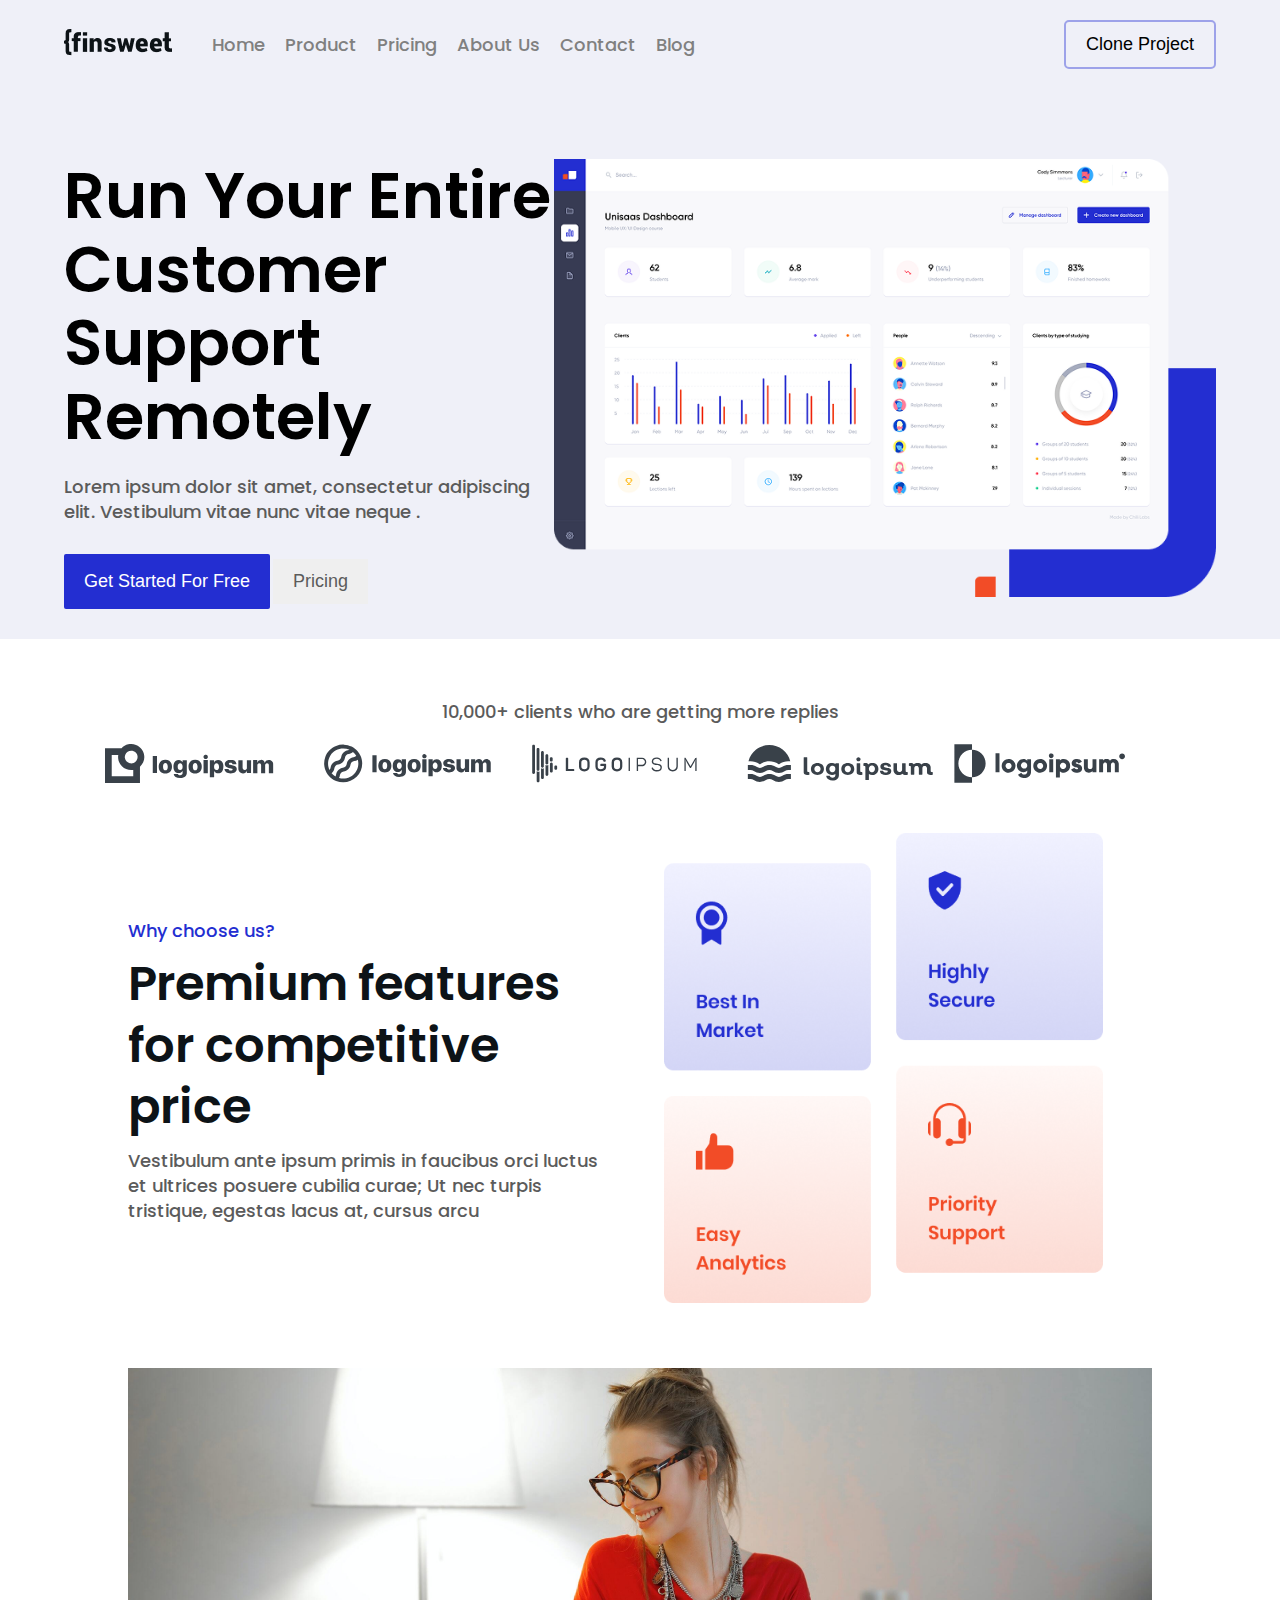
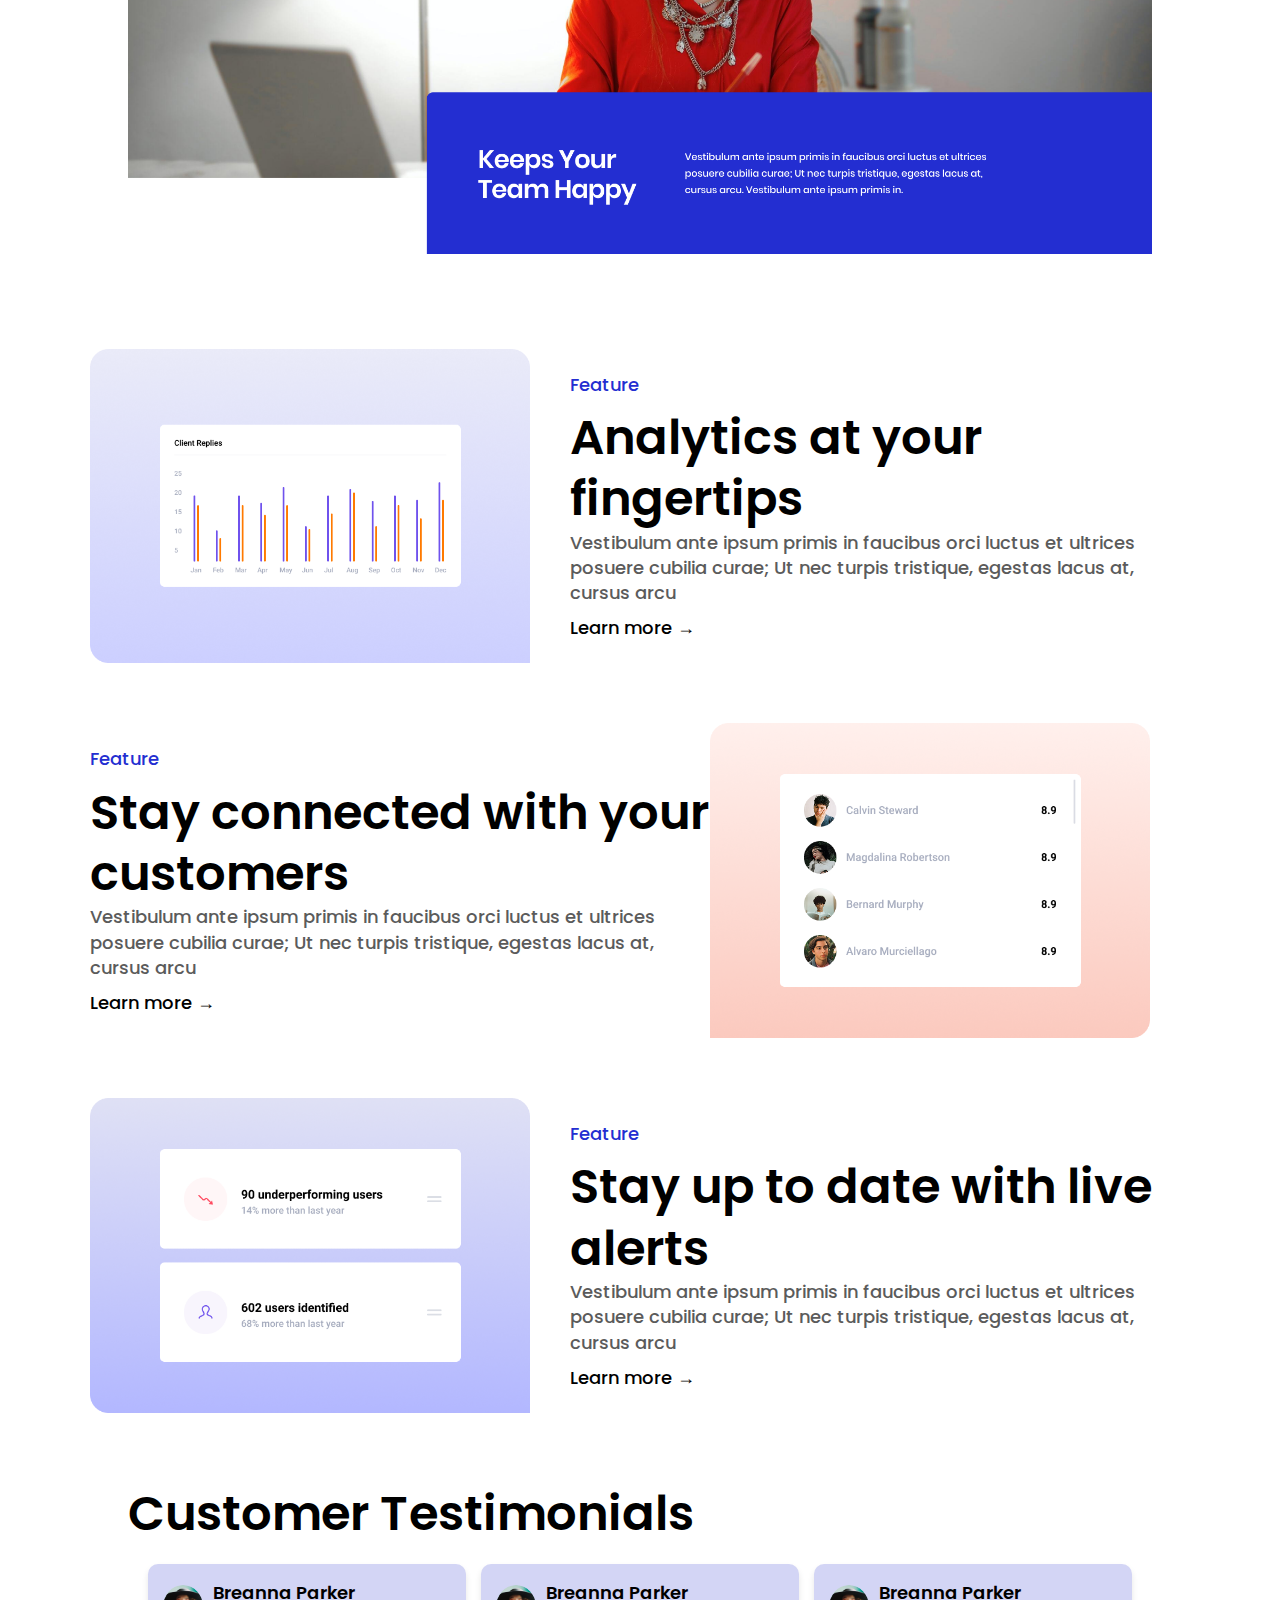
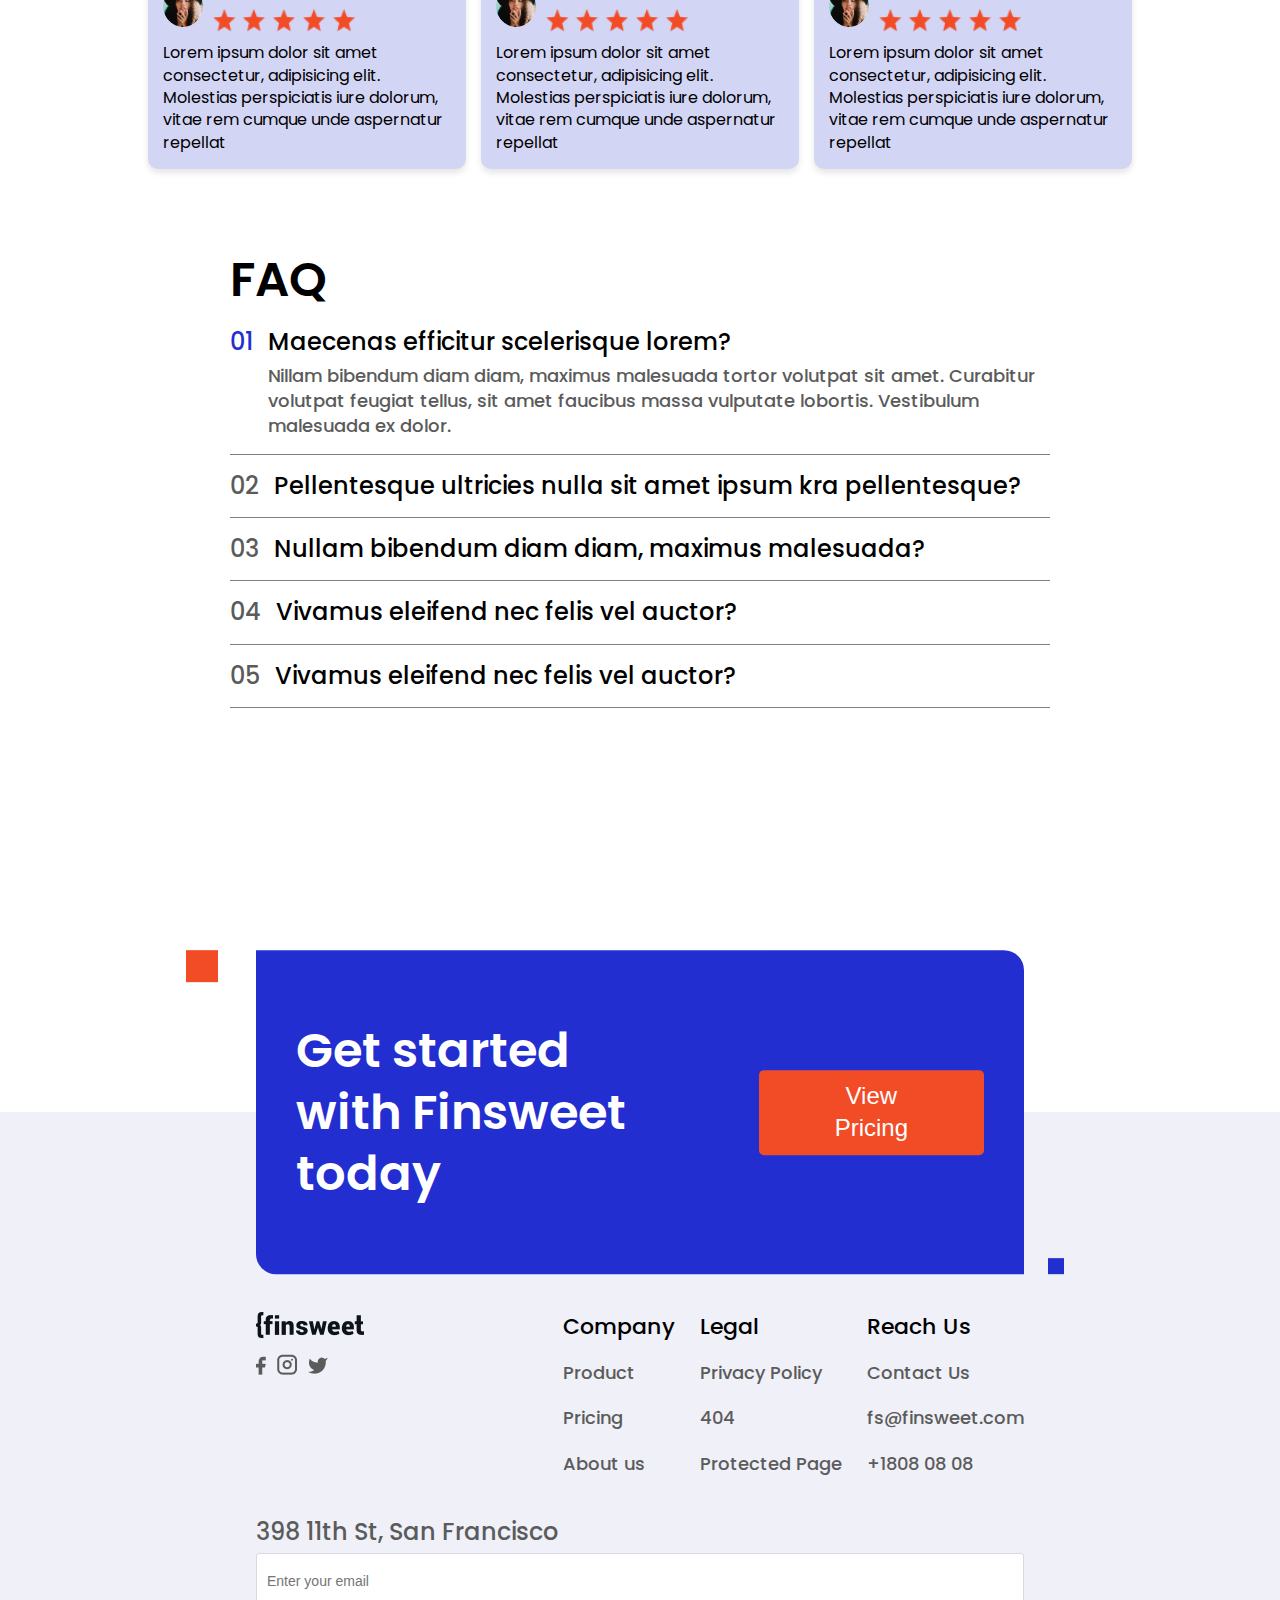
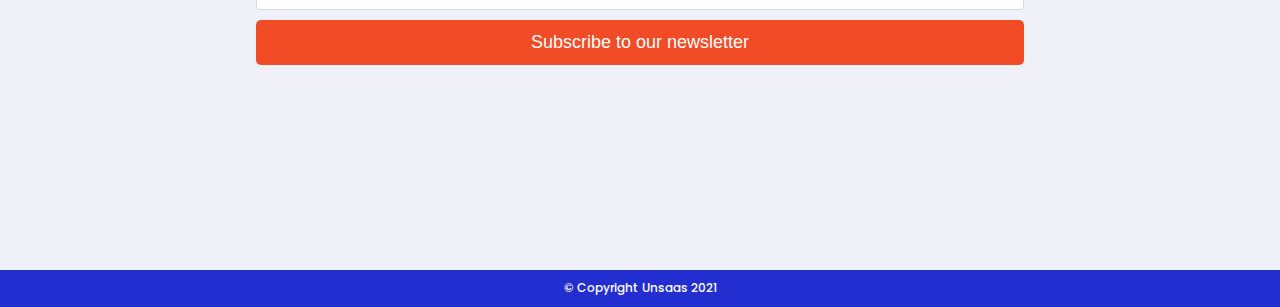
==== index.html @ cbe8c554 "remove backslash" ====
<!DOCTYPE html>
<html lang="en">

<head>
    <meta charset="UTF-8">
    <meta name="viewport" content="width=device-width, initial-scale=1.0">
    <title>Document</title>
    <link rel="stylesheet" href="css/all.css">
    <link rel="stylesheet" href="css/home.css">
</head>

<body>
    <div class="sidebar hidden">
        <ul class="menu-bar">
            <li><a class="font-small" href="home.html">Home</a></li>
            <li><a class="font-small" href="product.html">Product</a></li>
            <li><a class="font-small" href="pricing.html">Pricing</a></li>
            <li><a class="font-small" href="about.html">About Us</a></li>
            <li><a class="font-small" href="contact.html">Contact</a></li>
            <li><a class="font-small" href="blogMain.html">Blog</a></li>
        </ul>
    </div>
    <header>
        <div class="header-group">

            <div class="nav-bar">
                <ul class="nav-md">
                    <li><a href="#" id="menu-icon">&#9776;</a></li>
                    <li><a href="#" class="logo"><img src="img/MainLogo.png" alt=""></a></li>
                    <li class="nav-links"><a class="font-small" href="home.html">Home</a></li>
                    <li class="nav-links"><a class="font-small" href="product.html">Product</a></li>
                    <li class="nav-links"><a class="font-small" href="pricing.html">Pricing</a></li>
                    <li class="nav-links"><a class="font-small" href="about.html">About Us</a></li>
                    <li class="nav-links"><a class="font-small" href="contact.html">Contact</a></li>
                    <li class="nav-links"><a class="font-small" href="blogMain.html">Blog</a></li>
                </ul>
                <button class="btn-clone font-small">Clone Project</button>
            </div>

            <div class="wrapper-header">
                <div class="text-content">
                    <h1 class="lables__header font-largest">
                        Run Your Entire
                        Customer Support
                        Remotely
                    </h1>
                    <p class="sup font-small-gray">
                        Lorem ipsum dolor sit amet, consectetur adipiscing elit. Vestibulum vitae nunc vitae
                        neque .
                    </p>
                    <div class="button-group">
                        <button class="btn-primary font-small">Get Started For Free</button>
                        <button class="btn-secondary font-small">Pricing</button>

                    </div>

                </div>

                <div class="image-content">
                    <img src="img/home_img_01.png" alt="image">
                </div>


            </div>
        </div>
    </header>

    <div class="container">
        <div class="content">



            <div class="section2">

                <div class="text-group-s2">
                    <h3 class="header-s2 font-small">10,000+ clients who are getting more replies</h3>

                    <ul class="logo-group-s2">
                        <li><img src="img/Logo_home_1.svg" alt=""></li>
                        <li><img src="img/Logo_home_2.svg" alt=""></li>
                        <li><img src="img/Logo_home_3.svg" alt=""></li>
                        <li><img src="img/Logo_home_4.svg" alt=""></li>
                        <li><img src="img/Logo_home_5.svg" alt=""></li>
                    </ul>

                </div>
                <div class="box-content">
                    <div class="description">
                        <h6 class="des1 font-small">Why choose us?</h6>
                        <h2 class="des2 font-large">Premium features
                            for competitive price</h2>
                        <h6 class="des3 font-small">Vestibulum ante ipsum primis in faucibus orci luctus et ultrices
                            posuere cubilia curae; Ut nec turpis tristique, egestas lacus at, cursus arcu</h6>
                    </div>
                    <div class="whyBox">
                        <img class="group-box" src="img/Why Right.png" alt="">
                    </div>
                </div>
            </div>

            <div class="section3">

                <img class="img-s3" src="img/homeSection.png" alt="">
            </div>


            <div class="group-box-feature">
                <div class="feature1-s4 odd">
                    <img class="feature1-img" src="img/Feature 3 Image.png" alt="img">
                    <div class="feature1-des-s4">
                        <h3 class="t1-s4 font-small">Feature</h3>
                        <h2 class="t2-s4 font-large">Analytics at your
                            fingertips</h2>
                        <h3 class="t3-s4 font-small">Vestibulum ante ipsum primis in faucibus orci luctus et ultrices
                            posuere cubilia curae; Ut nec turpis tristique, egestas lacus at, cursus arcu</h3>
                        <a href="#" class="t4-s4 font-small">Learn more &rarr;</a>
                    </div>
                </div>
                <div class="feature1-s4">
                    <div class="feature1-des-s4">
                        <h3 class="t1-s4 font-small">Feature</h3>
                        <h2 class="t2-s4 font-large">Stay connected with
                            your customers </h2>
                        <h3 class="t3-s4 font-small">Vestibulum ante ipsum primis in faucibus orci luctus et ultrices
                            posuere cubilia curae; Ut nec turpis tristique, egestas lacus at, cursus arcu</h3>
                        <a href="#" class="t4-s4 font-small">Learn more &rarr;</a>
                    </div>
                    <img class="feature1-img" src="img/Feature 4 Image.png" alt="img">
                </div>

                <div class="feature1-s4 odd">
                    <img class="feature1-img" src="img/Feature 5 Image.png" alt="img">
                    <div class="feature1-des-s4">
                        <h3 class="t1-s4 font-small">Feature</h3>
                        <h2 class="t2-s4 font-large">Stay up to date with
                            live alerts</h2>
                        <h3 class="t3-s4 font-small">Vestibulum ante ipsum primis in faucibus orci luctus et ultrices
                            posuere cubilia curae; Ut nec turpis tristique, egestas lacus at, cursus arcu</h3>
                        <a href="#" class="t4-s4 font-small">Learn more &rarr;</a>
                    </div>
                </div>
            </div>

            <div class="customer-comment">
                <h2 class="cus-header font-large">Customer Testimonials</h2>
                <div class="box-comment">
                    <div class="item">
                        <div class="item-header">
                            <img class="avatar" src="img/avatar.png" alt="">
                            <div class="item-tit">
                                <h2>Breanna Parker</h2>
                                <img src="img/Stars.png" alt="">
                            </div>
                        </div>
                        <div class="item-content">
                            <p>Lorem ipsum dolor sit amet consectetur, adipisicing elit. Molestias perspiciatis iure
                                dolorum, vitae rem cumque unde aspernatur repellat</p>
                        </div>
                    </div>
                    <div class="item">
                        <div class="item-header">
                            <img class="avatar" src="img/avatar.png" alt="">
                            <div class="item-tit">
                                <h2>Breanna Parker</h2>
                                <img src="img/Stars.png" alt="">
                            </div>
                        </div>
                        <div class="item-content">
                            <p>Lorem ipsum dolor sit amet consectetur, adipisicing elit. Molestias perspiciatis iure
                                dolorum, vitae rem cumque unde aspernatur repellat</p>
                        </div>
                    </div>
                    <div class="item">
                        <div class="item-header">
                            <img class="avatar" src="img/avatar.png" alt="">
                            <div class="item-tit">
                                <h2>Breanna Parker</h2>
                                <img src="img/Stars.png" alt="">
                            </div>
                        </div>
                        <div class="item-content">
                            <p>Lorem ipsum dolor sit amet consectetur, adipisicing elit. Molestias perspiciatis iure
                                dolorum, vitae rem cumque unde aspernatur repellat</p>
                        </div>
                    </div>

                </div>
            </div>
            <div class="wrapper-saq">
                <div class="SAQ">
                    <h2 class="font-large">FAQ</h2>
                    <div class="wrap-list-question">
                        <ul class="list-question">
                            <li>
                                <p class="number font-medium">01</p>
                                <div class="question-container">
                                    <p class="question font-medium ">Maecenas efficitur scelerisque lorem?</p>
                                    <p class="answer font-small-gray">
                                        Nillam bibendum diam diam, maximus malesuada tortor volutpat sit amet.
                                        Curabitur volutpat feugiat tellus, sit amet faucibus massa vulputate lobortis.
                                        Vestibulum malesuada ex dolor.
                                    </p>
                                </div>
                            </li>
                            <li>
                                <p class="number font-medium-gray">02</p>
                                <div class="question-container">
                                    <p class="question font-medium">Pellentesque ultricies nulla sit amet ipsum kra
                                        pellentesque?</p>
                                </div>
                            </li>
                            <li>
                                <p class="number font-medium-gray">03</p>
                                <div class="question-container">
                                    <p class="question font-medium">Nullam bibendum diam diam, maximus malesuada?</p>
                                </div>
                            </li>
                            <li>
                                <p class="number font-medium-gray">04</p>
                                <div class="question-container">
                                    <p class="question font-medium">Vivamus eleifend nec felis vel auctor?</p>
                                </div>
                            </li>
                            <li>
                                <p class="number font-medium-gray">05</p>
                                <div class="question-container">
                                    <p class="question font-medium">Vivamus eleifend nec felis vel auctor?</p>
                                </div>
                            </li>
                        </ul>
                    </div>
                </div>
            </div>



        </div>


    </div>
    <footer>
        <div class="box-header-footer">
            <div class="box-orange"></div>
            <div class="box-blue"></div>
            <div class="group-text-footer">
                <h2 class="t1-footer font-large">
                    Get started
                    <span class="tf">with Finsweet today</span>
                </h2>
                <button class="btn-footer font-medium">
                    View Pricing
                </button>

            </div>

        </div>
        <div class="group-social-footer">
            <div class="wrap-footer">
                <div class="group-nav-footer">
                    <div class="logo-group-footer">
                        <a href="#" class="logo"><img src="img/MainLogo.png" alt=""></a>
                        <div class="group-social-box">
                            <a href="#"><img src="img/facebook.png" alt=""></a>
                            <a href="#"><img src="img/insta.png" alt=""></a>
                            <a href="#"><img src="img/twitter.png" alt=""></a>
                        </div>
                    </div>
                    <div class="box-nav-footer">
                        <div class="group-text-nav">
                            <p class="font-medium-down title-nav">Company</p>
                            <ul>
                                <li><a class="font-small-gray" href="#">
                                        Product
                                    </a></li>
                                <li><a class="font-small-gray" href="#">
                                        Pricing
                                    </a></li>
                                <li><a class="font-small-gray" href="#">
                                        About us
                                    </a></li>
                            </ul>
                        </div>
                        <div class="group-text-nav">
                            <p class="font-medium-down title-nav">Legal</p>
                            <ul>
                                <li><a class="font-small-gray" href="#">
                                        Privacy Policy
                                    </a></li>
                                <li><a class="font-small-gray" href="#">
                                        404
                                    </a></li>
                                <li><a class="font-small-gray" href="#">
                                        Protected Page
                                    </a></li>
                            </ul>
                        </div>
                        <div class="group-text-nav">
                            <p class="font-medium-down title-nav">Reach Us</p>
                            <ul>
                                <li><a class="font-small-gray" href="#">
                                        Contact Us
                                    </a></li>
                                <li><a class="font-small-gray" href="#">
                                        fs@finsweet.com
                                    </a></li>
                                <li><a class="font-small-gray" href="#">
                                        +1808 08 08
                                    </a></li>
                            </ul>
                        </div>
                    </div>
                </div>
                <div class="addressBox">
                    <p class="address font-medium-gray">398 11th St, San Francisco</p>
                    <div class="boxInput">
                        <input type="text" placeholder="Enter your email">
                        <button class="btn-footer last font-small">Subscribe to our newsletter</button>
                    </div>
                </div>
            </div>
        </div>
        <h3 class="copyright font-small">
            © Copyright Unsaas 2021
        </h3>
    </footer>
    <script src="js/script.js"></script>

</body>

</html>
---- css/all.css ----
@import url('https://fonts.googleapis.com/css2?family=Poppins:ital,wght@0,100;0,200;0,300;0,400;0,500;0,600;0,700;0,800;0,900;1,100;1,200;1,300;1,400;1,500;1,600;1,700;1,800;1,900&display=swap');

html {
  font-size: 62.5%;
}

:root {
  /* color */
  --bg-header: #EFF0F8;
  --secondary-color: #232ED1;
  --third-color: #5b5b5b;

  /* font-weight */
  --fw-bold: 600;
  --fw-medium: 500;
  --fw-regular: 400;

  /* font-size */
  --fs-largest: 6.4rem;
  --fs-large: 4.8rem;
  --fs-large-sp: 3.6rem;
  --fs-medium: 2.4rem;
  --fs-medium-down: 2.2rem;
  --fs-small: 1.8rem;



}




* {
  box-sizing: border-box;
  padding: 0;
  margin: 0;
}


body {
  position: relative;
  font-family: Poppins, sans-serif;
}

header {
  height: auto;
  padding-bottom: 30px;
  display: flex;
  justify-content: center;
  background-color: var(--bg-header);
}

.font-largest {
  font-size: clamp(4rem, 6vw, var(--fs-largest));
  font-weight: var(--fw-bold);
  line-height: clamp(1.15em, 5.5vw, 1.25em);
}

.font-large {
  font-size: clamp(3.2rem, 5vw, var(--fs-large));
  font-weight: var(--fw-bold);
  line-height: clamp(1.15em, 4.8vw, 1.3em);
}

.font-sp-large {
  font-size: clamp(2rem, 5vw, var(--fs-large-sp));
  font-weight: var(--fw-bold);
  line-height: clamp(1.15em, 4.8vw, 1.28em);
}

.font-medium {
  font-size: clamp(2rem, 3.5vw, var(--fs-medium));
  font-weight: var(--fw-medium);
  line-height: clamp(1.2em, 2.8vw, 1.35em);
}

.font-medium-down {
  font-size: clamp(1.8rem, 3vw, var(--fs-medium-down));
  font-weight: var(--fw-medium);
  line-height: clamp(1.25em, 2.5vw, 1.35em);
}

.font-medium-gray {
  color: #5b5b5b;
  font-size: clamp(2rem, 3.5vw, var(--fs-medium));
  font-weight: var(--fw-medium);
  line-height: clamp(1.2em, 2.8vw, 1.35em);
}

.font-sp-medium {
  font-size: clamp(1.8rem, 3vw, var(--fs-medium-down));
  font-weight: var(--fw-medium);
  line-height: clamp(1.25em, 2.5vw, 1.35em);
}

.font-small {
  font-size: clamp(1.6rem, 2.5vw, var(--fs-small));
  font-weight: var(--fw-medium);
  line-height: clamp(1.3em, 2vw, 1.4em);
}

.font-small-gray {
  color: #5b5b5b;
  font-size: clamp(1.6rem, 2.5vw, var(--fs-small));
  font-weight: var(--fw-medium);
  line-height: clamp(1.3em, 2vw, 1.4em);
}

.text-content {
  width: 50%;
}

.header-group {
  width: 90%;
}

.nav-bar {
  display: flex;
  justify-content: space-between;
  align-items: center;
  padding: 20px 0;
}

.nav-md {
  display: flex;
  list-style: none;
  align-items: center;
}

.logo {
  text-decoration: none;
  margin-right: 20px;

}

.nav-md li a {
  text-decoration: none;
  color: gray;
  padding-right: 20px;
}

.btn-clone {
  padding: 10px 20px;
  border: 2px solid #232ED166;
  border-radius: 5px;
  background: inherit;
}

#menu-icon {
  display: none;
}

.sidebar {
  position: absolute;
  background-color: rgb(36, 47, 209);
  height: 100vh;
  z-index: 100;
}

.sidebar.hidden {
  display: none;
}

.menu-bar {
  display: block;
  list-style: none;
}

.menu-bar li {
  padding: 10px 100px 10px 20px;

}

.menu-bar li:first-child {
  margin-top: 50px;
}

.menu-bar li a {
  color: white;
  text-decoration: none;
}

.menu-bar li:hover {
  background-color: rgb(66, 77, 235);

}

.wrapper-header {
  display: flex;
  justify-content: center;
  margin-top: 70px;
  background: inherit;
}

.lables__header {
  margin-bottom: 20px;
}

.sup {
  margin-bottom: 30px;

}

.nav-links a:hover {
  color: var(--secondary-color);
}

.date {
  color: #232ED1;
}

/* footer */
.t1-footer {
  color: white;
}

footer {
  display: flex;
  flex-direction: column;
  justify-content: center;
  align-items: center;
  margin-top: 80px;
}

.box-header-footer {
  translate: 0 50%;
  width: 60%;
  background-color: #232ED1;
  padding: 70px 40px;
  position: relative;
  border-top-right-radius: 20px;
  border-bottom-left-radius: 20px;


}

.tf {
  display: block;
}

.btn-footer {
  padding: 10px 50px;
  background-color: #F24C27;
  border: none;
  color: white;
  border-radius: 5px;
}

.box-footer-contact {
  background-color: var(--third-color);
}

.box-orange {
  position: absolute;
  width: 32px;
  height: 32px;
  background-color: #F24C27;
  top: 0;
  left: -70px;
}

.box-blue {
  position: absolute;
  width: 16px;
  height: 16px;
  background-color: #232ED1;
  bottom: 0;
  right: -40px;

}

.group-social-footer {
  display: flex;
  align-items: center;
  justify-content: center;
  width: 100%;
  background-color: #EFF0F8;
}

.wrap-footer {
  display: flex;
  flex-direction: column;
  align-items: center;
  justify-content: center;
  width: 100%;
  background-color: #EFF0F8;
  margin-top: 300px;
  margin-bottom: 200px;
}

.logo-group-footer {
  display: flex;
  flex-direction: column;
}

.logo-group-footer .logo {
  margin-bottom: 10px;
}

.group-social-box a {
  margin-right: 10px;


}

.group-social-box {
  display: flex;
  align-items: center;
}

.group-text-nav ul {
  list-style: none;

}

.group-text-nav ul li a {
  text-decoration: none;
  color: var(--third-color);
}

.group-nav-footer {
  margin-top: 40px;
  width: 60%;
  display: flex;
  justify-content: space-between;
}

.box-nav-footer {
  width: 60%;
  display: flex;
  justify-content: space-between;
}

.addressBox {
  margin-top: 20px;
  width: 60%;
  display: flex;
  justify-content: space-between;
  align-items: center;
}

.boxInput {
  width: 60%;
  position: relative;
  display: flex;
}

.boxInput input {
  border: none;
  padding: 25px 25px;
  width: 100%;
  outline: none;
}

.boxInput input::placeholder {
  font-size: 18px;
  font-weight: 500;
}

.boxInput .btn-footer {
  position: absolute;
  right: 10px;
  bottom: 10px;
  top: 10px;
}

.copyright {
  font-size: 12px;
  text-align: center;
  background-color: #232ED1;
  padding: 10px 0;
  width: 100%;
  color: white;
  margin-top: 0;
}

.group-text-footer {
  display: flex;
  justify-content: space-between;
  align-items: center;


}

.image-content img {
  width: 100%;
  height: auto;
}


.address {
  font-weight: 500;
  color: var(--third-color);
}

.title-nav {
  margin-bottom: 35px;
}

.group-text-nav ul li {
  margin-bottom: 20px;
}

/*navbar responsive */
@media screen and (max-width: 833px) {
  #menu-icon {
    display: inline-block;
    font-size: 22px;
  }

  .nav-links {
    display: none;
  }


}

/* Tablet (<=768px) */
@media screen and (max-width: 1024px) {
  .text-content {
    width: 100%;
  }

  .box-header-footer {
    width: 80%;
  }

  header {
    height: auto;
    padding-bottom: 20px;
  }

  .section3 {
    padding-bottom: 10px;
  }

  .group-box-feature {
    margin-top: 10px;
  }

  .group-box-feature .feature1-s4:first-child {
    margin-top: 10px;
  }

  .box-content {
    flex-direction: column;
  }

  .wrapper-header {
    flex-direction: column;
    margin-top: 20px;
  }

  .lables__header {
    margin-bottom: 0px;
  }

  .sup {
    margin-bottom: 20px;
    margin-top: 10px;
  }

  .des3 {
    margin-bottom: 10px;
  }

  .image-content img {
    margin-top: 20px;
  }

  .box-content {
    flex-direction: column;
    align-items: flex-start;
  }

  .text-group-s2 {
    margin-top: 10px;
  }

  .logo-group-s2 {
    display: none;
  }

  .box-content {
    margin-top: 20px;
  }

  .section3 img {
    width: 100%;
    height: auto;
  }

  .tb2-s3 {
    width: 80%;
  }

  .text-box-s3 {
    padding: 10px 10px 10px;
  }

  .section3 {
    height: auto;
  }

  .section2 {
    height: auto;
    margin-bottom: 20px;
  }

  .feature1-s4 {
    width: 100%;
    flex-direction: column;
  }

  .feature1-s4 img {
    width: 100%;
    height: auto;
    margin-right: 0;
    margin-top: 20px;
  }

  .t3-s4,
  .t2-s4 {
    width: 100%;
  }

  .odd {
    flex-direction: column-reverse;
  }

  .cus-header {
    margin-top: 50px;
  }

  .wrapper-saq {
    margin-top: 30px;
  }

  footer {
    margin-top: 10px;
  }

  .group-text-footer {
    flex-direction: column;
  }

  .box-header-footer {
    padding: 40px 35px;
  }

  .box-orange {
    width: 20px;
    height: 20px;
    left: -40px;
  }

  .box-blue {
    width: 10px;
    height: 10px;
    right: -25px;
  }

  .logo-group-footer {
    flex-direction: column;
    margin-bottom: 20px;
  }

  .group-nav-footer {
    flex-direction: column;
  }


  .box-nav-footer {
    width: 100%;
    display: flex;
    flex-direction: column;
  }

  .group-text-nav {
    margin-right: 20px;
  }

  .addressBox {
    flex-direction: column;
    align-items: flex-start;
  }



  .addressBox input::placeholder {
    font-size: 10px;
  }

  .addressBox .last {
    position: static;
    padding: 15px 10px;
    margin-top: 7px;

  }

  .boxInput {
    width: 100%;
    display: flex;
    padding: 5px 0;
    flex-direction: column;
  }

  .boxInput input::placeholder {
    font-size: 17px;
    font-weight: 500;
  }

  .boxInput input {
    padding: 20px 10px;
    width: 100%;
    margin-bottom: 10px;
    margin-top: 5px;
    border-radius: 3px;
    border: 1px solid rgb(216, 217, 227);
  }

  .t1-footer {
    text-align: center;
    width: 100%;
  }

  .btn-footer {
    margin-top: 7px;
    width: 100%;
    border-radius: 2px;
  }

  .wrap-footer {
    margin-top: 150px;
    margin-bottom: 70px;
  }






}


@media (min-width: 1025px) and (max-width: 1400px) {
  .addressBox {
    flex-direction: column;
    align-items: flex-start;
  }


  .addressBox input::placeholder {
    font-size: 10px;
  }

  .addressBox .last {
    position: static;
    padding: 10px 10px;

  }

  .boxInput {
    width: 100%;
    display: flex;
    padding: 5px 0;
    flex-direction: column;
  }

  .boxInput input::placeholder {
    font-size: 14px;
    font-weight: 500;
  }

  .boxInput input {
    padding: 20px 10px;
    width: 100%;
    margin-bottom: 10px;
    border-radius: 3px;
    border: 1px solid rgb(216, 217, 227);
  }
}

@media (max-width: 430px) {
  .t1-footer {
    font-size: 18px;
  }

  .btn-footer {
    font-size: 12px;
  }

  .address {
    font-size: 13px;
  }

  .boxInput input {
    padding: 15px 10px;
    margin-bottom: 0;
  }

  .btn-clone {
    font-size: 12px;
  }

  .group-nav-footer {
    width: 80%;
  }

  .addressBox {
    width: 80%;
  }

  .lables__header {
    font-size: 25px;
    font-weight: 700;
    margin: 10px 0;
  }
}
---- css/home.css ----
@import "all.css";

.container {
  display: flex;
  justify-content: center;


}

.wrap-footer {
  margin-top: 160px;
}

.content {
  width: 80%;
}

.btn-primary {
  background-color: var(--secondary-color);
  color: white;
  border: none;
  padding: 15px 20px;
  border-radius: 2px;
}

.btn-secondary {
  background-color: none;
  color: var(--third-color);
  border: none;
  padding: 10px 20px;
}

.wrapper {
  background-color: rgb(242, 243, 252);
  margin-top: 70px;
  display: flex;
}






.text-group-s2 {
  margin-top: 40px;
  display: flex;
  flex-direction: column;
  align-items: center;


}

.header-s2 {
  margin-top: 20px;
  color: var(--third-color);
}

.logo-group-s2 {
  margin-top: 20px;
  display: flex;
  justify-content: space-between;
  list-style: none;

}

.logo-group-s2 li {
  padding-right: 50px;
  display: flex;

}

.box-content {
  display: flex;
  align-items: center;
  margin-top: 50px;
}

.des1 {
  color: var(--secondary-color);
}

.des2 {
  margin-top: 10px;
  color: #0D1317;
}

.des3 {
  margin-top: 10px;
  color: var(--third-color);
}

.group-box {
  width: 90%;
  height: 80%;
}

.section1 {
  height: 100vh;
}

.section3 {
  margin-top: 60px;
}


.img-s3 {
  width: 100%;
  height: 70%;

}

.text-box-s3 {
  translate: 25% -50%;

  width: 80%;
  padding-left: 40px;
  padding-top: 50px;
  padding-bottom: 50px;
  background-color: var(--secondary-color);
}

.tb1-s3 {
  color: white;
  width: 30%;
}

.tb2-s3 {
  color: white;
  width: 50%;
}

.wrapper-s3 {
  display: flex;
}

.group-box-feature {
  width: 100%;
  margin-top: 30px;
  display: flex;
  flex-direction: column;
  align-items: center;
}

.feature1-s4 {
  display: flex;
  margin-top: 60px;
  width: 1100px;


}

.feature1-img {
  width: 40%;
  margin-right: 40px;
}

.feature1-des-s4 {
  display: flex;
  flex-direction: column;
  justify-content: center;
}

.t1-s4 {
  color: var(--secondary-color);
  margin-bottom: 10px;
}

.t3-s4 {

  color: var(--third-color);
  margin-bottom: 10px;

}

.t4-s4 {
  color: black;
  text-decoration: none;
}

/* end */


.cus-header {
  margin-top: 70px;
}

.title-saq {
  margin-top: 60px;
}

.SAQ {
  width: 80%;
}

.list-question li {
  display: flex;
  border-bottom: 1px solid gray;
  padding: 15px 0;
}

.wrapper-saq {
  margin-top: 60px;
  display: flex;
  justify-content: center;
}

.question-container {
  display: flex;
  flex-direction: column;
  flex: 1;
}

.list-question li:first-child .number {
  color: var(--secondary-color);
}

.number {
  margin-right: 15px;
  flex-shrink: 0;
}

.question {
  font-weight: 500;
}

.answer {
  margin-top: 5px;
  color: var(--third-color);
}

.wrap-list-question {
  display: flex;
  justify-content: center;
}

.box-header {
  width: 60%;
  background-color: var(--secondary-color);
  padding: 30px 50px;
  position: relative;


}

.group-text-nav ul li {
  margin-bottom: 20px;
}

.group-text-nav p {
  margin-bottom: 18px;
}

.box-comment {
  display: grid;
  gap: 1.5rem;
  grid-template-columns: repeat(auto-fit, minmax(300px, 1fr));
  padding: 2rem;
  max-width: 1200px;
  margin: auto;
}

.item {
  background: rgb(211, 213, 245);
  border-radius: 10px;
  padding: 1.5rem;
  box-shadow: 0 4px 6px rgba(0, 0, 0, 0.1);
}


.item-header {
  display: flex;
  align-items: center;
  gap: 1rem;
}

.avatar {
  width: 5vw;
  max-width: 40px;
  min-width: 40px;
  height: auto;
  border-radius: 50%;
}



.item-tit {
  display: flex;
  flex-direction: column;
  gap: 0.3rem;
}

.item-tit h2 {
  font-size: 1.8rem;
  font-weight: 600;
}



.item-content p {
  font-size: 1.6rem;
  line-height: 1.4;
  margin-top: 1rem;
}








/* phone */
@media screen and (max-width: 768px) {
  header {
    height: auto;
    padding-bottom: 20px;
  }


  .section3 {
    padding-bottom: 10px;
  }

  .group-box-feature {
    margin-top: 10px;
  }

  .group-box-feature .feature1-s4:first-child {
    margin-top: 10px;
  }

  .box-content {
    flex-direction: column;
  }

  .wrapper-header {
    flex-direction: column;
    margin-top: 20px;
  }

  .lables__header {
    margin-bottom: 0px;
  }

  .des3 {
    margin-bottom: 10px;
  }

  .image-content img {
    margin-top: 20px;
  }

  .box-content {
    flex-direction: column;
    align-items: flex-start;
  }

  .text-group-s2 {
    margin-top: 10px;
  }

  .logo-group-s2 {
    display: none;
  }

  .box-content {
    margin-top: 20px;
  }

  .section3 img {
    width: 100%;
    height: auto;
  }

  .tb2-s3 {
    width: 80%;
  }

  .text-box-s3 {
    padding: 10px 10px 10px;
  }

  .section3 {
    height: auto;
  }

  .section2 {
    height: auto;
    margin-bottom: 20px;
  }

  .feature1-s4 {
    width: 100%;
    flex-direction: column;
  }

  .feature1-s4 img {
    width: 100%;
    height: auto;
    margin-right: 0;
    margin-top: 20px;
  }

  .t3-s4,
  .t2-s4 {
    width: 100%;
  }

  .odd {
    flex-direction: column-reverse;
  }

  .cus-header {
    margin-top: 50px;
  }

  .wrapper-saq {
    margin-top: 30px;
  }


}




/* tablet,laptop */
@media (min-width: 769px) and (max-width: 1224px) {
  header {
    height: auto;
    padding-bottom: 20px;
  }

  .wrapper-header {
    flex-direction: column;
    margin-top: 20px;
  }

  .lables__header {
    margin-bottom: 0px;
  }

  .sup {
    margin-bottom: 20px;
    margin-top: 10px;
  }

  .des3 {
    margin-bottom: 10px;
  }

  .image-content img {
    margin-top: 20px;
  }

  .box-content {
    flex-direction: column;
    align-items: flex-start;
  }

  .text-group-s2 {
    margin-top: 10px;
  }

  .logo-group-s2 {
    display: none;
  }

  .box-content {
    margin-top: 20px;
  }

  .section3 img {
    width: 100%;
    height: auto;
  }

  .tb2-s3 {
    width: 80%;
  }

  .text-box-s3 {
    padding: 10px 10px 10px;
  }

  .section3 {
    height: auto;
  }

  .section2 {
    height: auto;
    margin-bottom: 20px;
  }

  .feature1-s4 {
    width: 100%;
    flex-direction: column;
  }

  .feature1-s4 img {
    width: 100%;
    height: auto;
    margin-right: 0;
    margin-top: 20px;
  }

  .t3-s4,
  .t2-s4 {
    width: 100%;
  }

  .odd {
    flex-direction: column-reverse;
  }

  .cus-header {
    margin-top: 50px;
  }


  .wrapper-saq {
    margin-top: 30px;
  }

}

/* laptop,pc */
@media screen and (min-width: 1225px) {
  .description {
    width: 55rem;
    margin-right: 5rem;
  }

  .box-content {
    justify-content: center;
  }
}
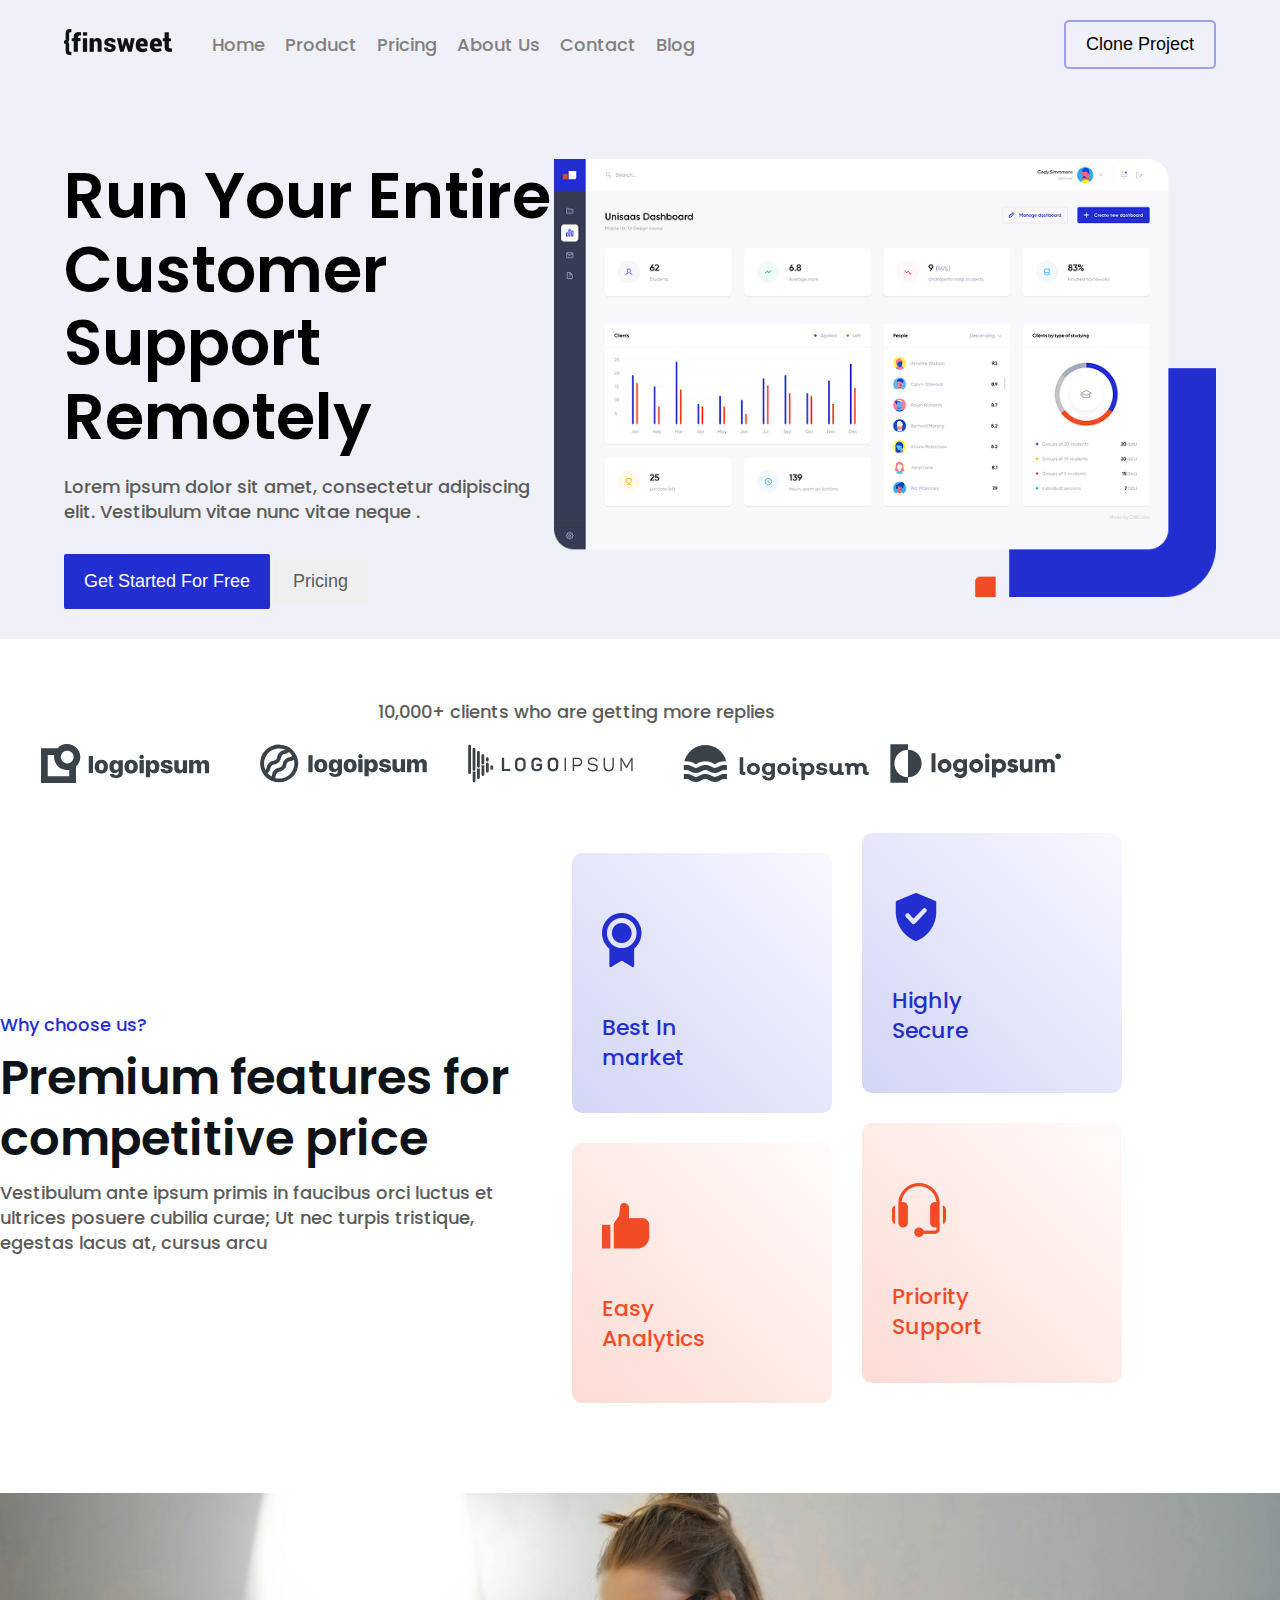
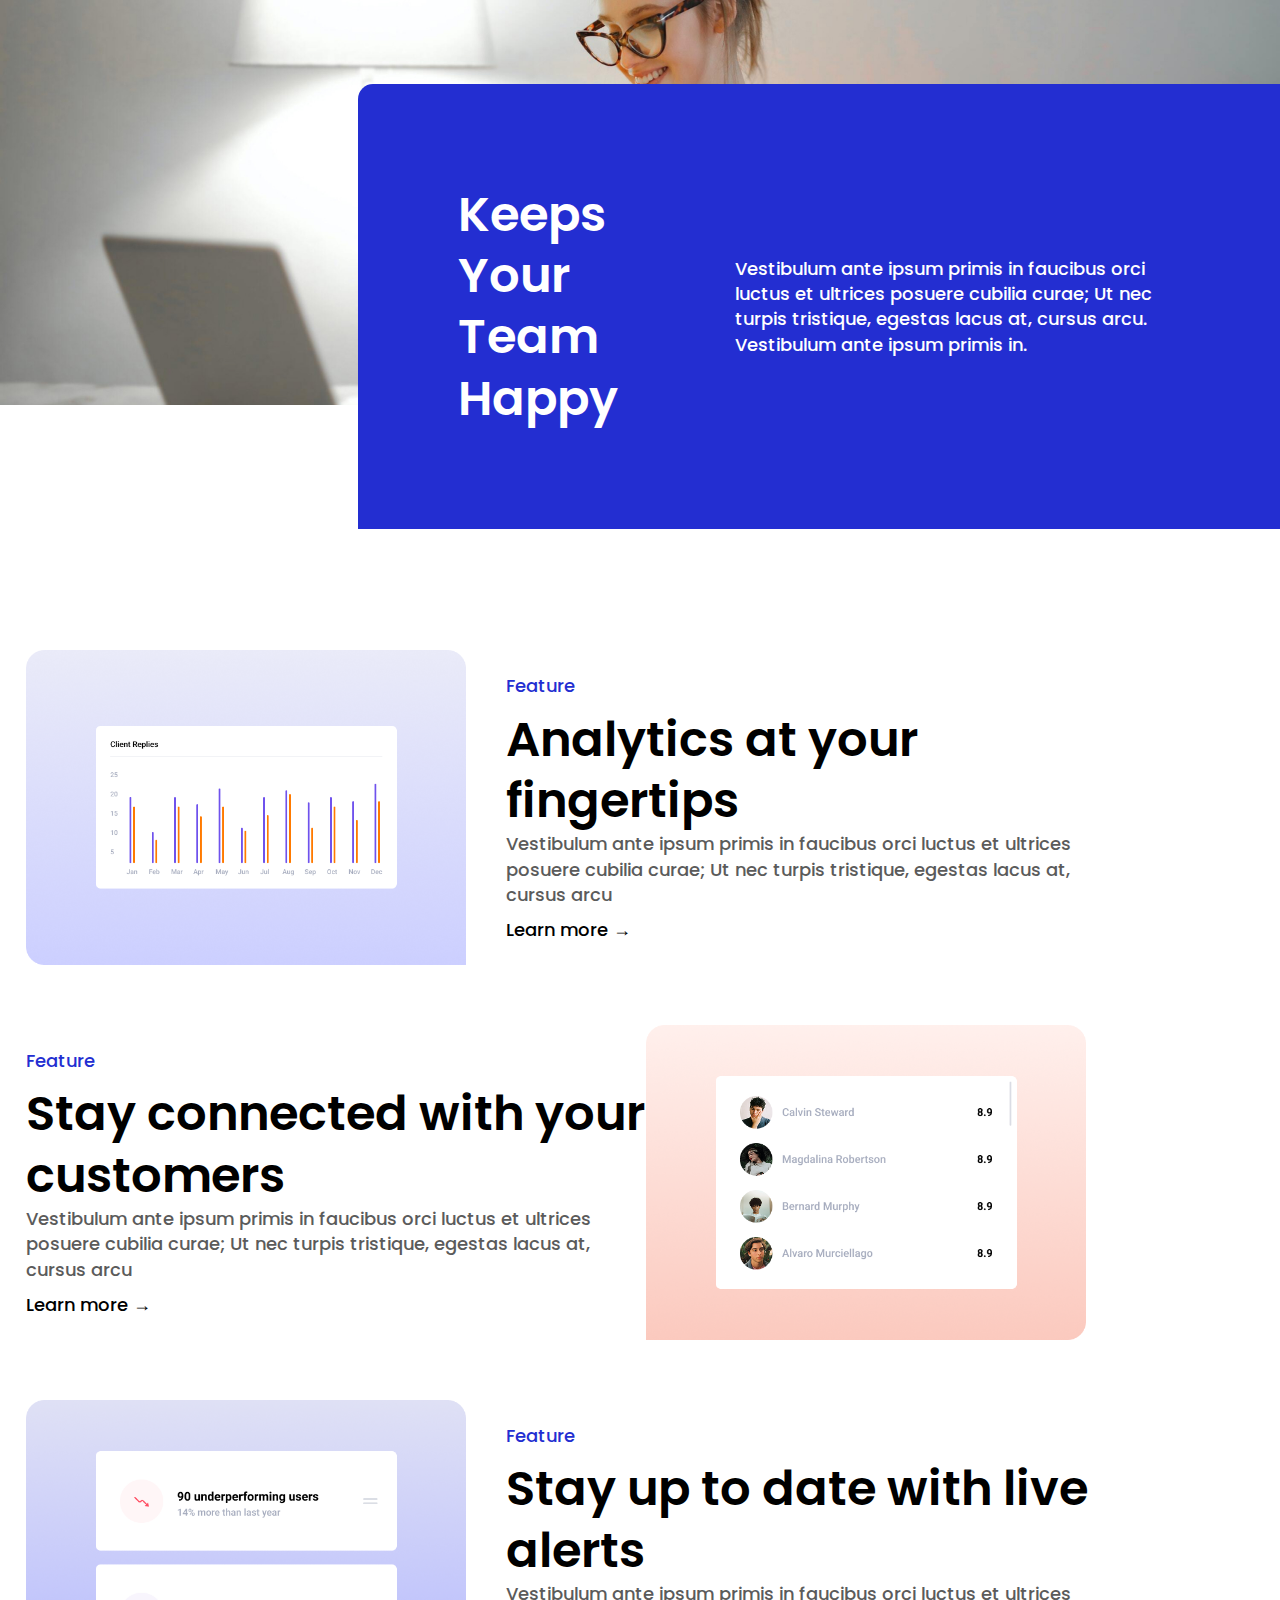
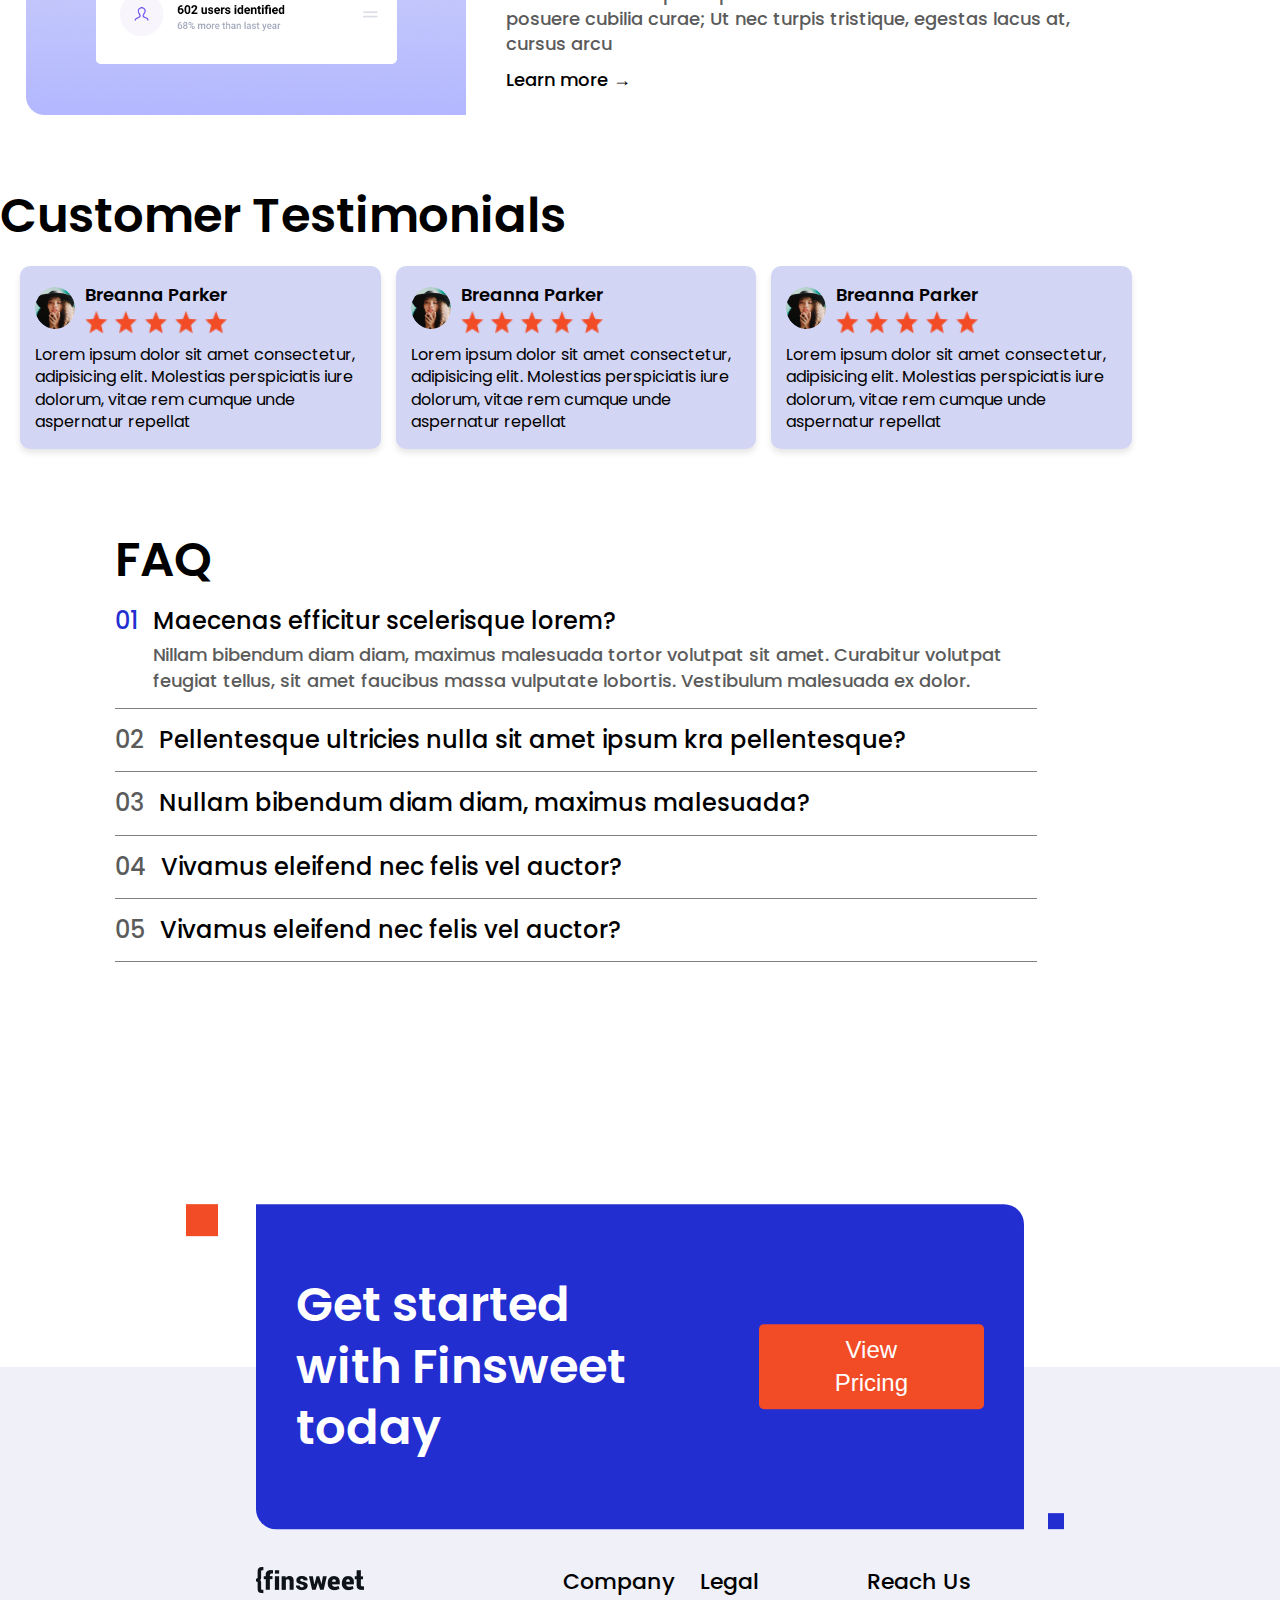
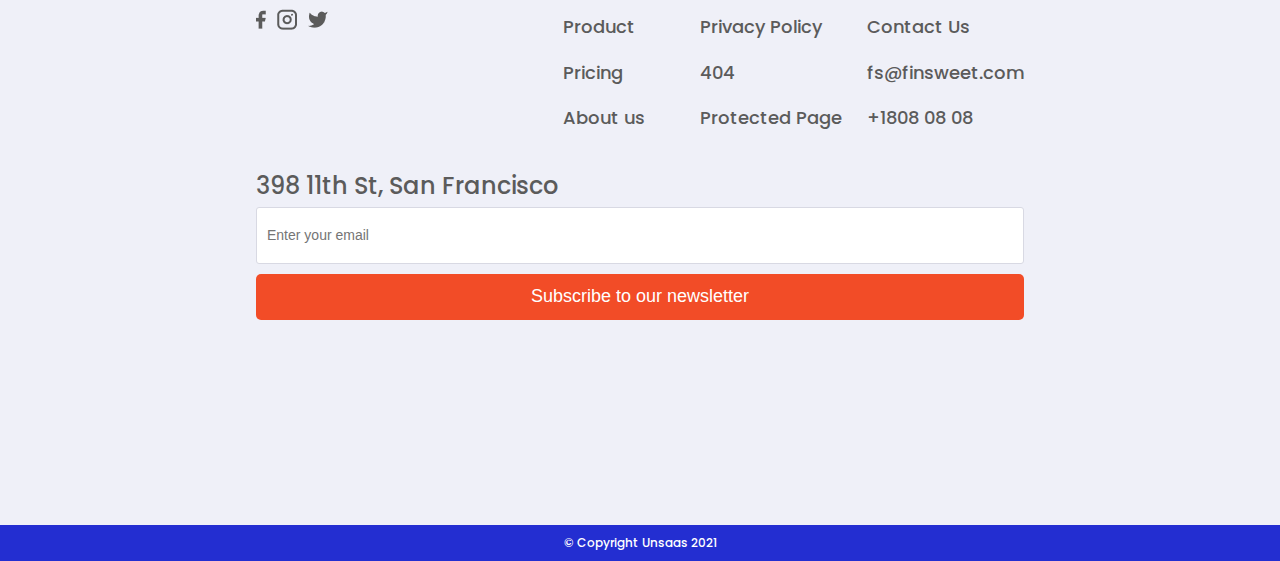
==== commit c991e68d: "fix element" ====
--- a/index.html
+++ b/index.html
@@ -27,7 +27,7 @@
                 <ul class="nav-md">
                     <li><a href="#" id="menu-icon">&#9776;</a></li>
                     <li><a href="#" class="logo"><img src="img/MainLogo.png" alt=""></a></li>
-                    <li class="nav-links"><a class="font-small" href="home.html">Home</a></li>
+                    <li class="nav-links"><a class="font-small" href="index.html">Home</a></li>
                     <li class="nav-links"><a class="font-small" href="product.html">Product</a></li>
                     <li class="nav-links"><a class="font-small" href="pricing.html">Pricing</a></li>
                     <li class="nav-links"><a class="font-small" href="about.html">About Us</a></li>
@@ -93,17 +93,48 @@
                             posuere cubilia curae; Ut nec turpis tristique, egestas lacus at, cursus arcu</h6>
                     </div>
                     <div class="whyBox">
-                        <img class="group-box" src="img/Why Right.png" alt="">
-                    </div>
-                </div>
-            </div>
+                        <div class="wrap-whyBox">
+                            <div class="whyBox-item">
+                                 <img src="img/icon-home-01.png" alt="">
+                                 <h3 class="font-medium-down">Best In <br> market</h3>
+                            </div>
+                            <div class="whyBox-item mark">
+                                 <img src="img/icon-home-03.png" alt="">
+                                 <h3 class="font-medium-down">Easy <br>
+                                    Analytics</h3>
+                            </div>
+                         
+                        </div>
+                        <div class="wrap-whyBox right">
+                            <div class="whyBox-item">
+                                 <img src="img/icon-home-02.png" alt="">
+                                 <h3 class="font-medium-down">Highly <br>
+                                    Secure</h3>
+                            </div>
+                            <div class="whyBox-item mark">
+                                 <img src="img/icon-home-04.png" alt="">
+                                 <h3 class="font-medium-down">Priority <br>
+                                    Support</h3>
+                            </div>
+            
+                         
+                        </div>
+                    </div>
+                </div>
+            </div>
+           </div>
 
             <div class="section3">
 
-                <img class="img-s3" src="img/homeSection.png" alt="">
-            </div>
-
-
+                <img class="img-s3" src="img/bg-s3.jpg" alt="">
+                <div class="text-group-s3">
+                    <h3 class="title-s3 font-large">Keeps Your <br> Team Happy</h3>
+                    <p class="des-s3 font-small">Vestibulum ante ipsum primis in faucibus orci luctus et ultrices posuere cubilia curae; Ut nec turpis tristique, egestas lacus at, cursus arcu. Vestibulum ante ipsum primis in.</p>
+                
+                </div>
+            </div>
+
+<div class="content">
             <div class="group-box-feature">
                 <div class="feature1-s4 odd">
                     <img class="feature1-img" src="img/Feature 3 Image.png" alt="img">
@@ -283,10 +314,10 @@
                         <div class="group-text-nav">
                             <p class="font-medium-down title-nav">Legal</p>
                             <ul>
-                                <li><a class="font-small-gray" href="#">
+                                <li><a class="font-small-gray" href="policy.html">
                                         Privacy Policy
                                     </a></li>
-                                <li><a class="font-small-gray" href="#">
+                                <li><a class="font-small-gray" href="error.html">
                                         404
                                     </a></li>
                                 <li><a class="font-small-gray" href="#">
--- a/css/all.css
+++ b/css/all.css
@@ -73,6 +73,12 @@
   font-weight: var(--fw-medium);
   line-height: clamp(1.2em, 2.8vw, 1.35em);
 }
+.font-medium-bold {
+  font-size: clamp(2rem, 3.5vw, var(--fs-medium));
+  font-weight: var(--fw-bold);
+  line-height: clamp(1.2em, 2.8vw, 1.35em);
+}
+
 
 .font-medium-down {
   font-size: clamp(1.8rem, 3vw, var(--fs-medium-down));
@@ -413,6 +419,7 @@
   }
 
 
+
 }
 
 /* Tablet (<=768px) */
@@ -422,7 +429,7 @@
   }
 
   .box-header-footer {
-    width: 80%;
+    width: 73%;
   }
 
   header {
--- a/css/home.css
+++ b/css/home.css
@@ -2,8 +2,8 @@
 
 .container {
   display: flex;
-  justify-content: center;
-
+  flex-direction: column;
+justify-content: center;
 
 }
 
@@ -12,7 +12,7 @@
 }
 
 .content {
-  width: 80%;
+  width: 90%;
 }
 
 .btn-primary {
@@ -35,8 +35,6 @@
   margin-top: 70px;
   display: flex;
 }
-
-
 
 
 
@@ -301,8 +299,66 @@
   line-height: 1.4;
   margin-top: 1rem;
 }
-
-
+.whyBox{
+  display: flex;
+  margin-top: 20px;
+}
+
+
+.wrap-whyBox{
+  display: flex;
+  flex-direction: column;
+  margin-right: 30px;
+}
+.whyBox-item{
+  background: linear-gradient(45deg,rgba(35, 46, 209, 0.2), rgba(182, 186, 255, 0.1));
+  padding: 10px;
+  width: 260px;
+  height: 260px;
+  margin-bottom: 30px;
+  border-radius: 10px;
+  color: var(--secondary-color);
+
+}
+.whyBox-item img, .whyBox-item h3{
+  margin-left: 20px;
+}
+.whyBox-item img{
+  margin-top: 50px;
+  margin-bottom: 40px;
+}
+.wrap-whyBox.right{
+  margin-top: -20px;
+}
+.whyBox-item.mark{
+  background: linear-gradient(45deg,rgba(242, 76, 39, 0.2), rgba(255, 217, 208, 0.1));
+  color: rgba(242, 76, 39, 1);
+
+}
+.section3{
+  position: relative;
+  width: 100%;
+  margin-bottom: 150px;
+}
+.text-group-s3{
+  position: absolute;
+  right: 0px;
+  bottom: -23%;
+  width: 72%;
+  background: rgba(35, 46, 209, 1);
+  padding: 10rem;
+  border-top-left-radius: 15px;
+  color: white;
+  display:flex;
+  align-items: center;
+}
+.title-s3 {
+width: 30%;
+margin-right: 60px;
+}
+.des-s3 {
+width: 60%;
+}
 
 
 
@@ -315,11 +371,42 @@
     height: auto;
     padding-bottom: 20px;
   }
-
-
-  .section3 {
-    padding-bottom: 10px;
-  }
+  .title-s3 {
+    width: 90%;
+    text-align: center;
+    margin: 0;
+    }
+    .des-s3 {
+      text-align: center;
+      margin-top: 10px;
+    width: 90%;
+    }
+  .text-group-s3{
+    flex-direction: column;
+    padding: 20px;
+    position: static;
+    width: 100%;
+  }
+  .whyBox-item img{
+    margin-top: 10px;
+    margin-bottom: 20px;
+  }
+  .whyBox{
+    width: 100%;
+    display: flex;
+    flex-direction: column;
+    justify-content: center;
+  }
+  .whyBox-item{
+    margin-top: 10px;
+    margin-bottom: 5px;
+    width: 90%;
+    height:90%;
+  }
+  .wrap-whyBox.right{
+    margin-top: 0px;
+  }
+
 
   .group-box-feature {
     margin-top: 10px;
@@ -353,6 +440,10 @@
   .box-content {
     flex-direction: column;
     align-items: flex-start;
+    width: 100%;
+  }
+  .section2{
+    width: 100%;
   }
 
   .text-group-s2 {
@@ -534,4 +625,22 @@
   .box-content {
     justify-content: center;
   }
+}
+@media screen and (max-width:400px){
+  .cus-header{
+    font-size: 18px;
+  }
+  .item-content p{
+    font-size: 12px;
+  }
+  .item{
+    padding: 5px 5px;
+    width: 80%;
+  }
+  .question{
+    font-size: 15px;
+  }
+  .answer{
+    font-size: 10px;
+  }
 }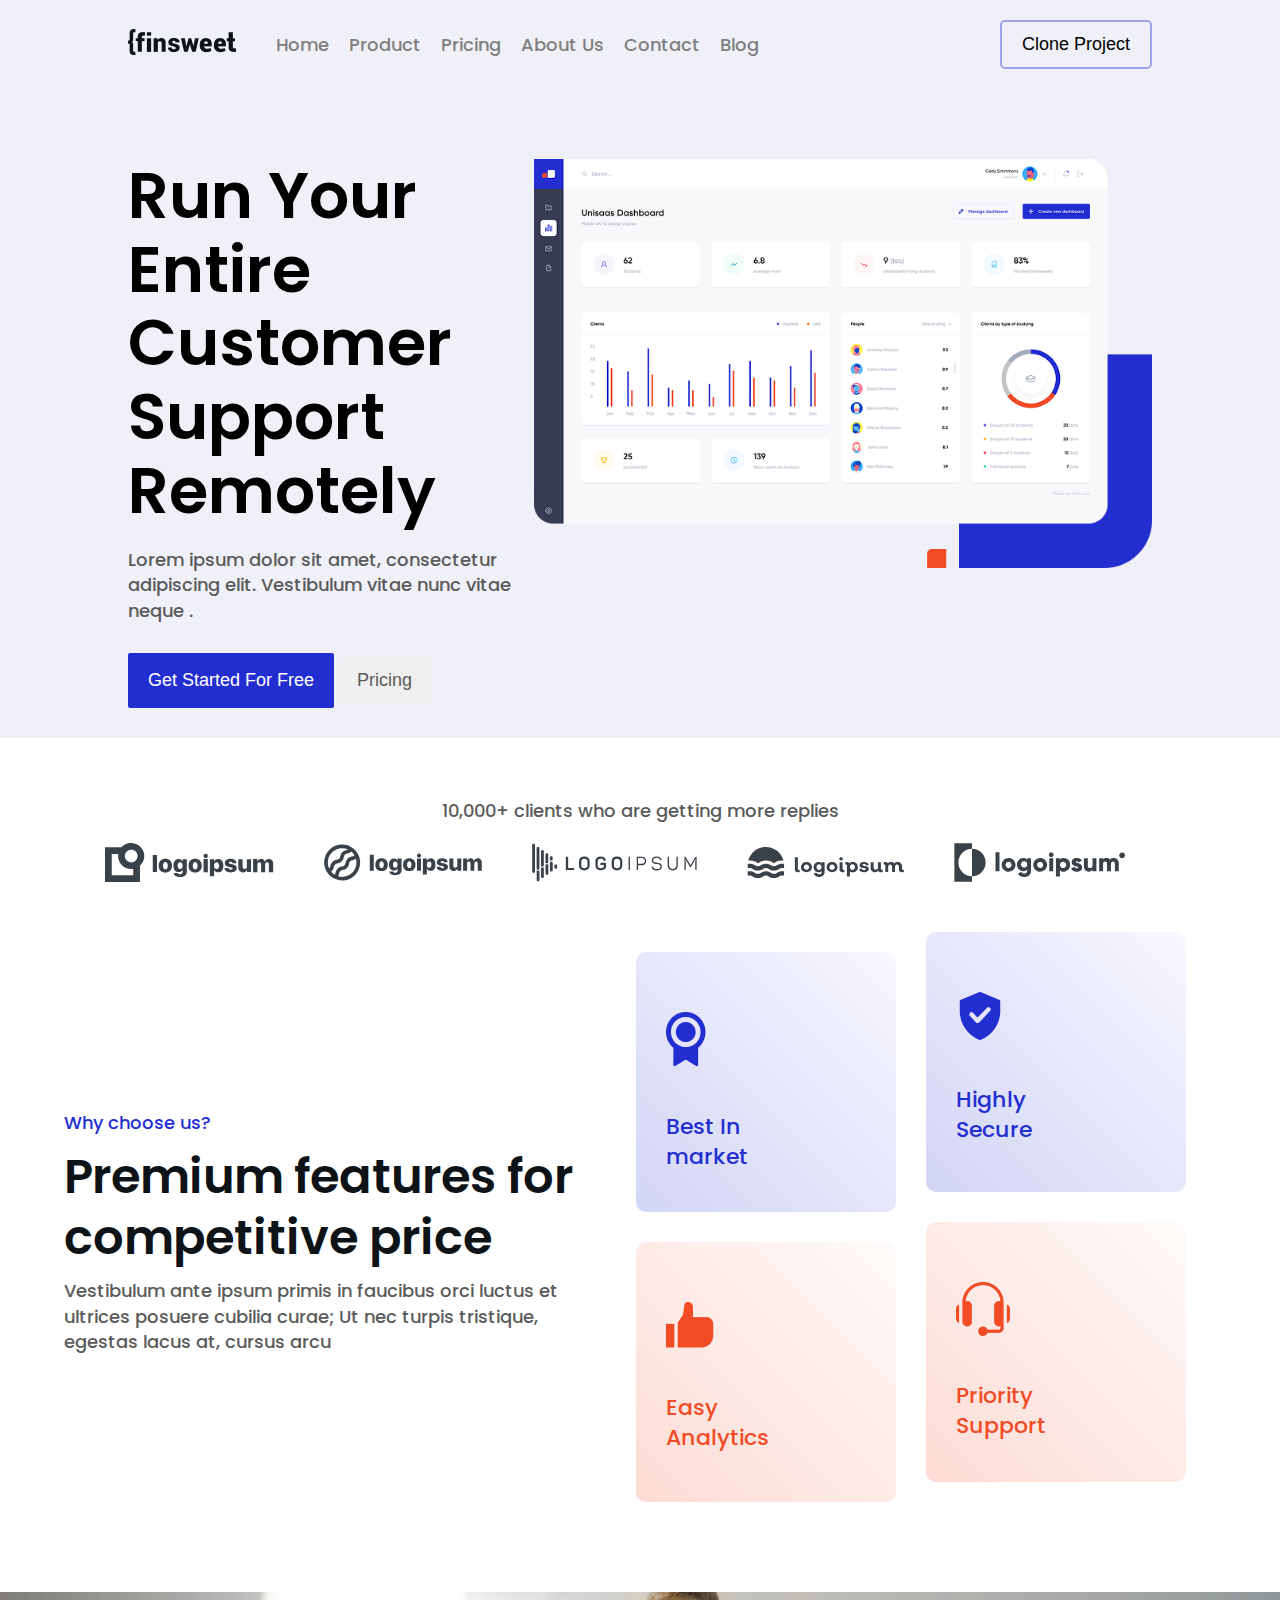
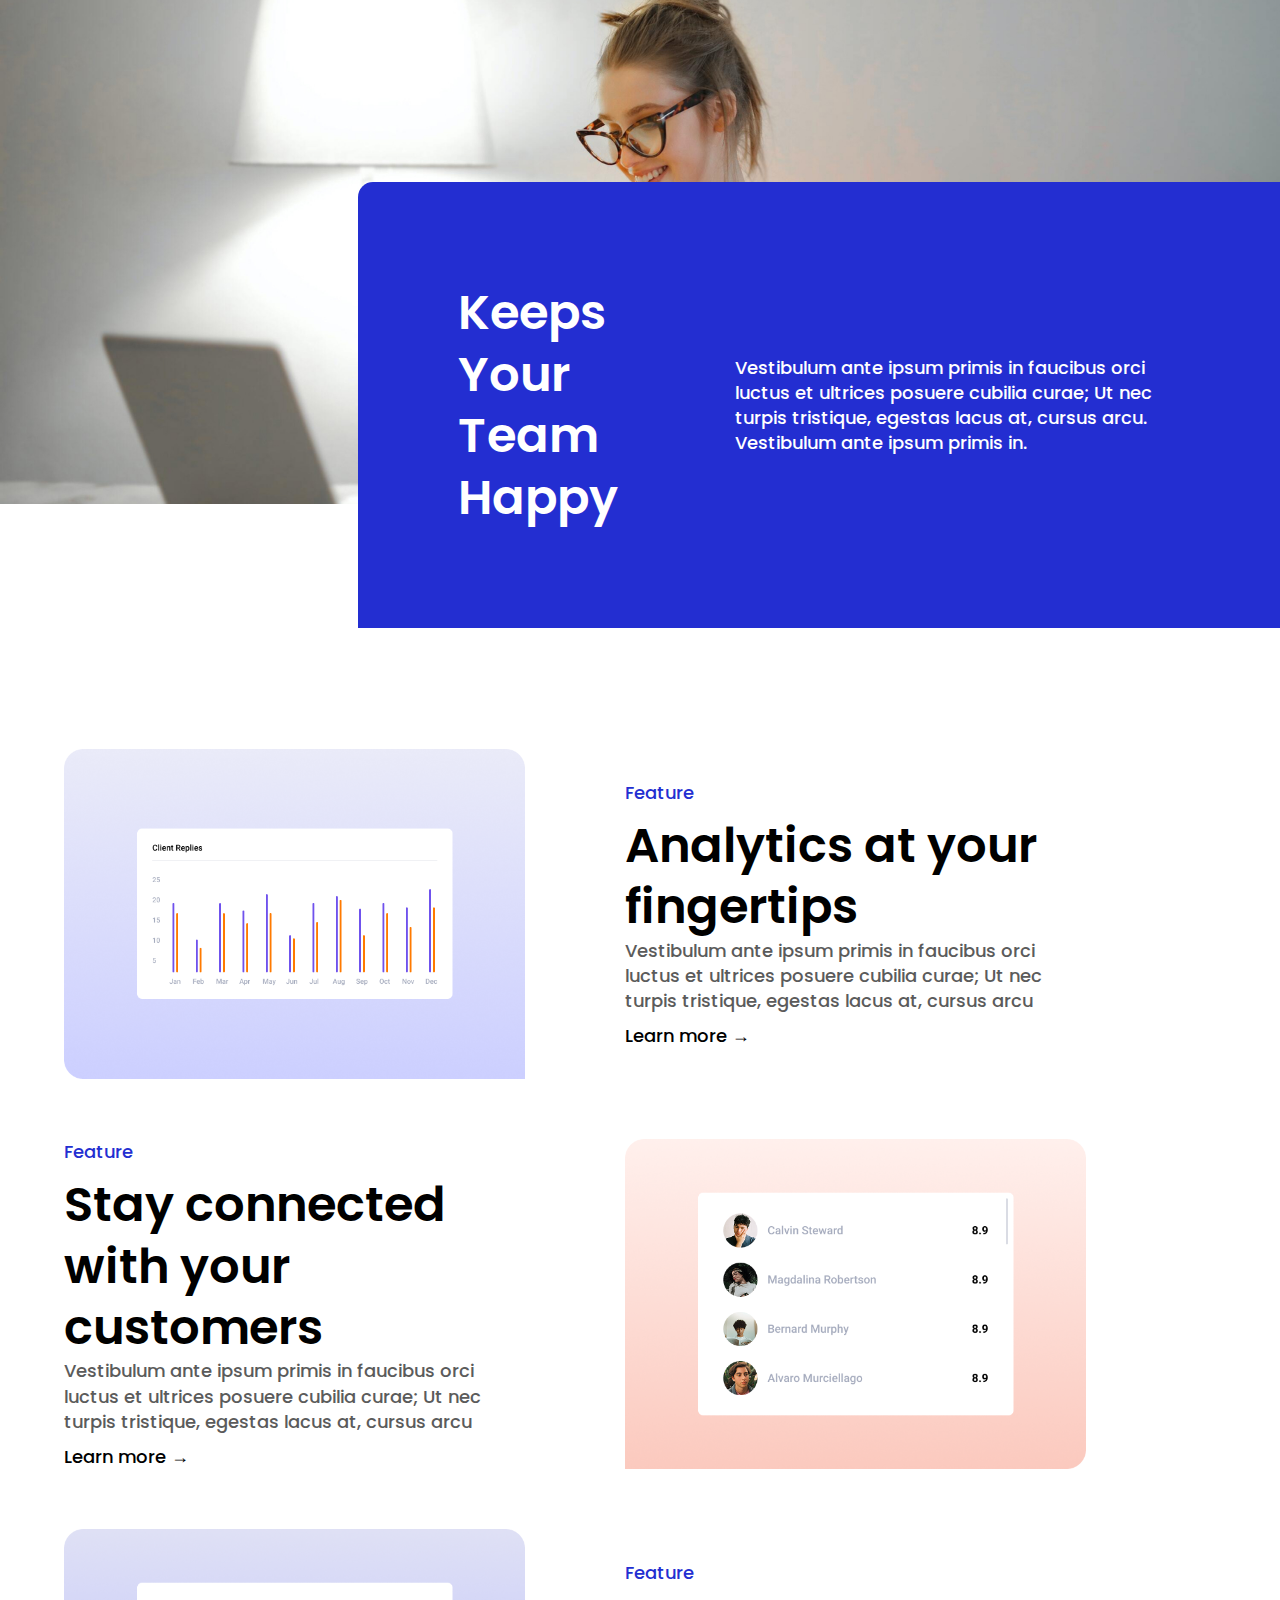
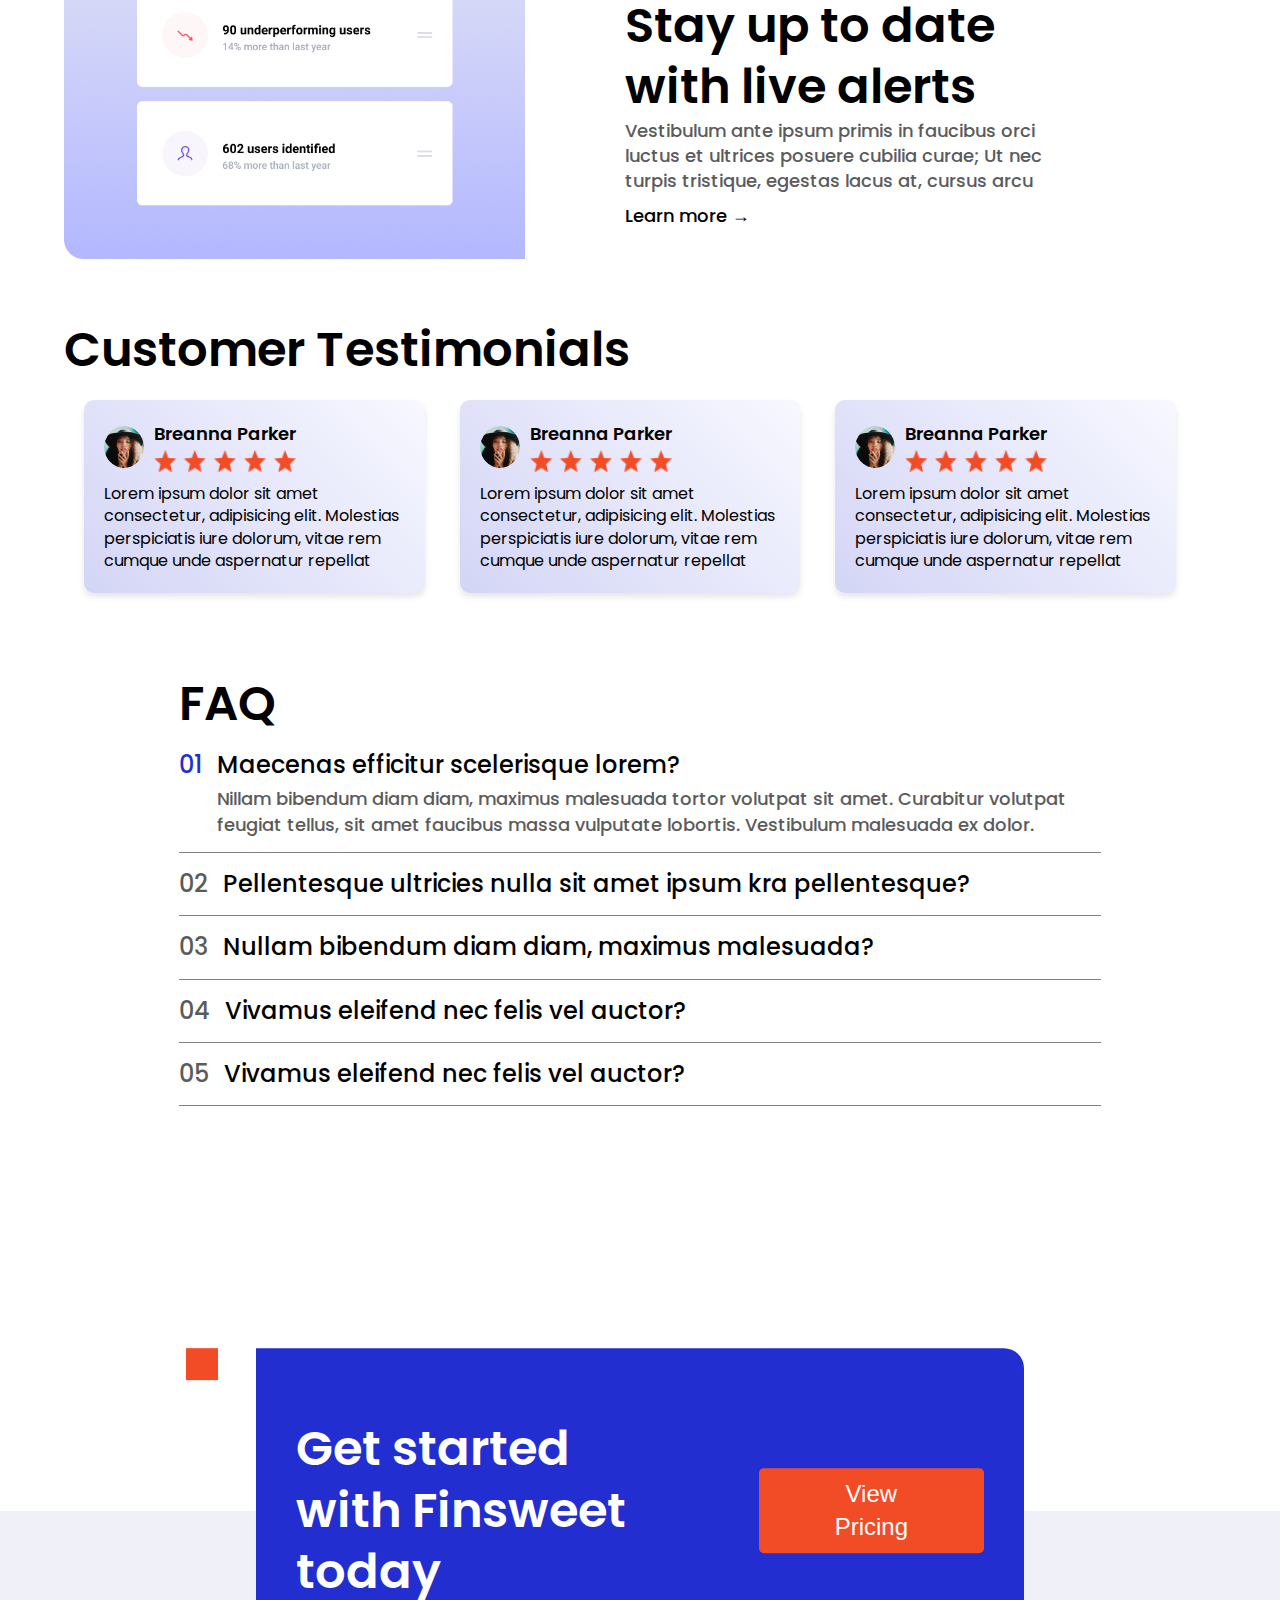
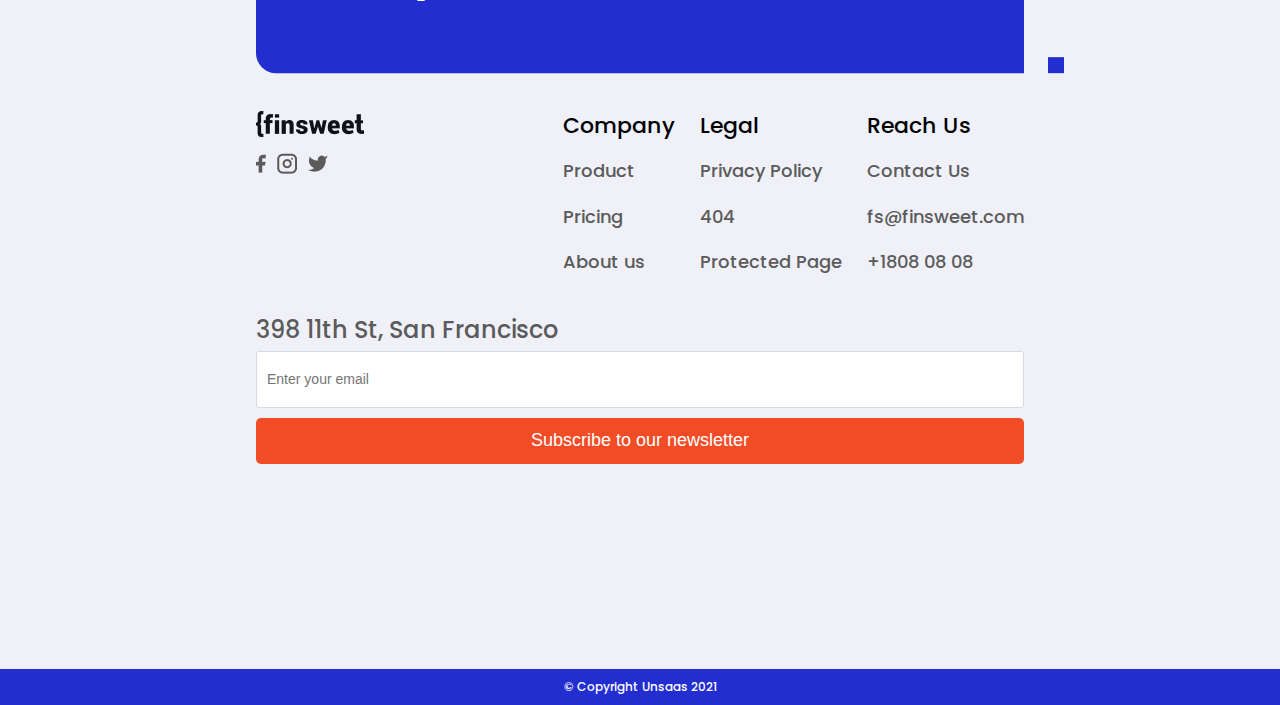
==== commit 25cd8266: "change index" ====
--- a/index.html
+++ b/index.html
@@ -148,7 +148,7 @@
                     </div>
                 </div>
                 <div class="feature1-s4">
-                    <div class="feature1-des-s4">
+                    <div class="feature1-des-s4 even">
                         <h3 class="t1-s4 font-small">Feature</h3>
                         <h2 class="t2-s4 font-large">Stay connected with
                             your customers </h2>
@@ -156,7 +156,7 @@
                             posuere cubilia curae; Ut nec turpis tristique, egestas lacus at, cursus arcu</h3>
                         <a href="#" class="t4-s4 font-small">Learn more &rarr;</a>
                     </div>
-                    <img class="feature1-img" src="img/Feature 4 Image.png" alt="img">
+                    <img class="feature1-img even" src="img/Feature 4 Image.png" alt="img">
                 </div>
 
                 <div class="feature1-s4 odd">
--- a/css/all.css
+++ b/css/all.css
@@ -117,7 +117,7 @@
 }
 
 .header-group {
-  width: 90%;
+  width: 80%;
 }
 
 .nav-bar {
--- a/css/home.css
+++ b/css/home.css
@@ -1,12 +1,15 @@
 @import "all.css";
 
 .container {
+  width: 100%;
   display: flex;
   flex-direction: column;
-justify-content: center;
-
-}
-
+align-items: center;
+
+}
+.logo-group-s2 img{
+  width: 100%;
+}
 .wrap-footer {
   margin-top: 160px;
 }
@@ -142,20 +145,28 @@
 .feature1-s4 {
   display: flex;
   margin-top: 60px;
-  width: 1100px;
+  width: 100%;
 
 
 }
 
 .feature1-img {
   width: 40%;
-  margin-right: 40px;
+  margin-right: 100px;
+}
+.feature1-img.even{
+  width: 40%;
+  margin-right: 0px;
+}
+.feature1-des-s4.even{
+  margin-right: 100px;
 }
 
 .feature1-des-s4 {
   display: flex;
   flex-direction: column;
   justify-content: center;
+  width: 40%;
 }
 
 .t1-s4 {
@@ -178,8 +189,8 @@
 /* end */
 
 
-.cus-header {
-  margin-top: 70px;
+.customer-comment {
+  margin-top: 60px;
 }
 
 .title-saq {
@@ -258,10 +269,11 @@
 }
 
 .item {
-  background: rgb(211, 213, 245);
+  background: linear-gradient(45deg,rgba(35, 46, 209, 0.2), rgba(182, 186, 255, 0.1));
   border-radius: 10px;
-  padding: 1.5rem;
+  padding: 2rem;
   box-shadow: 0 4px 6px rgba(0, 0, 0, 0.1);
+  margin-right: 20px;
 }
 
 
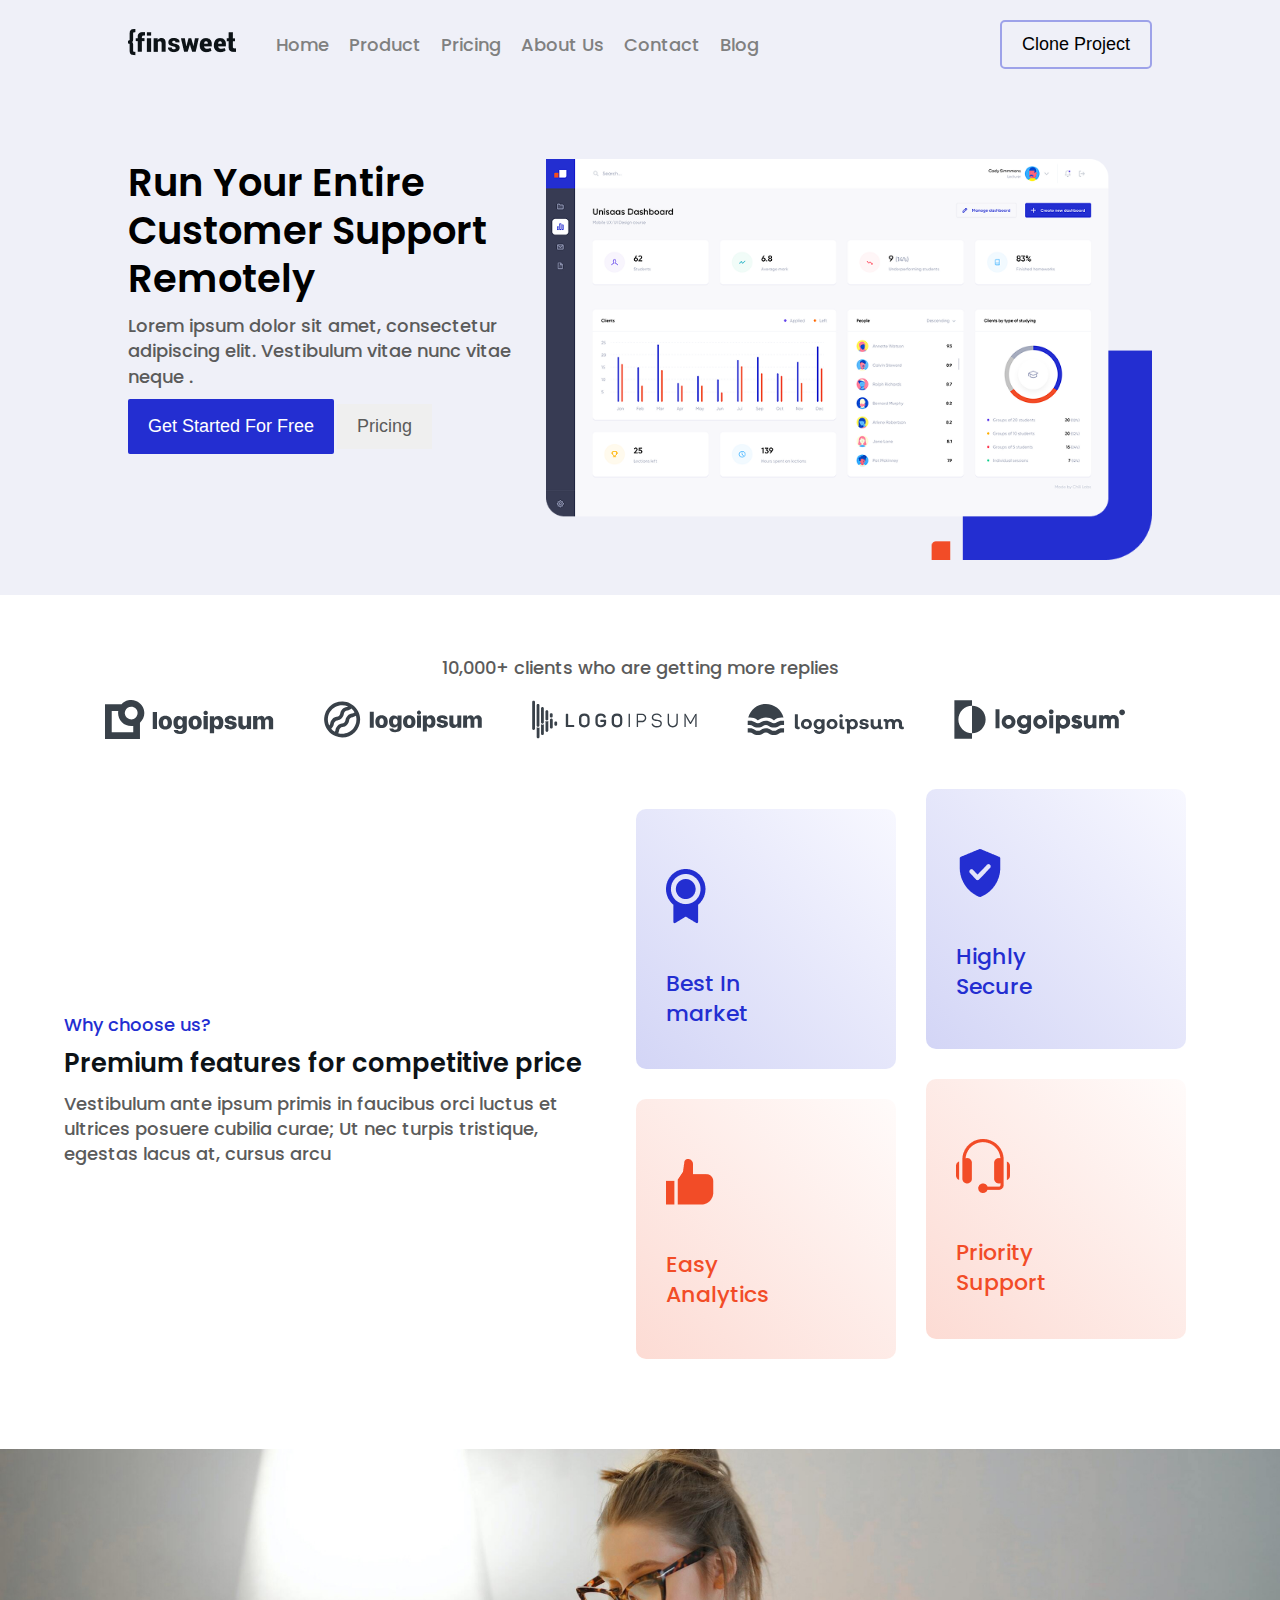
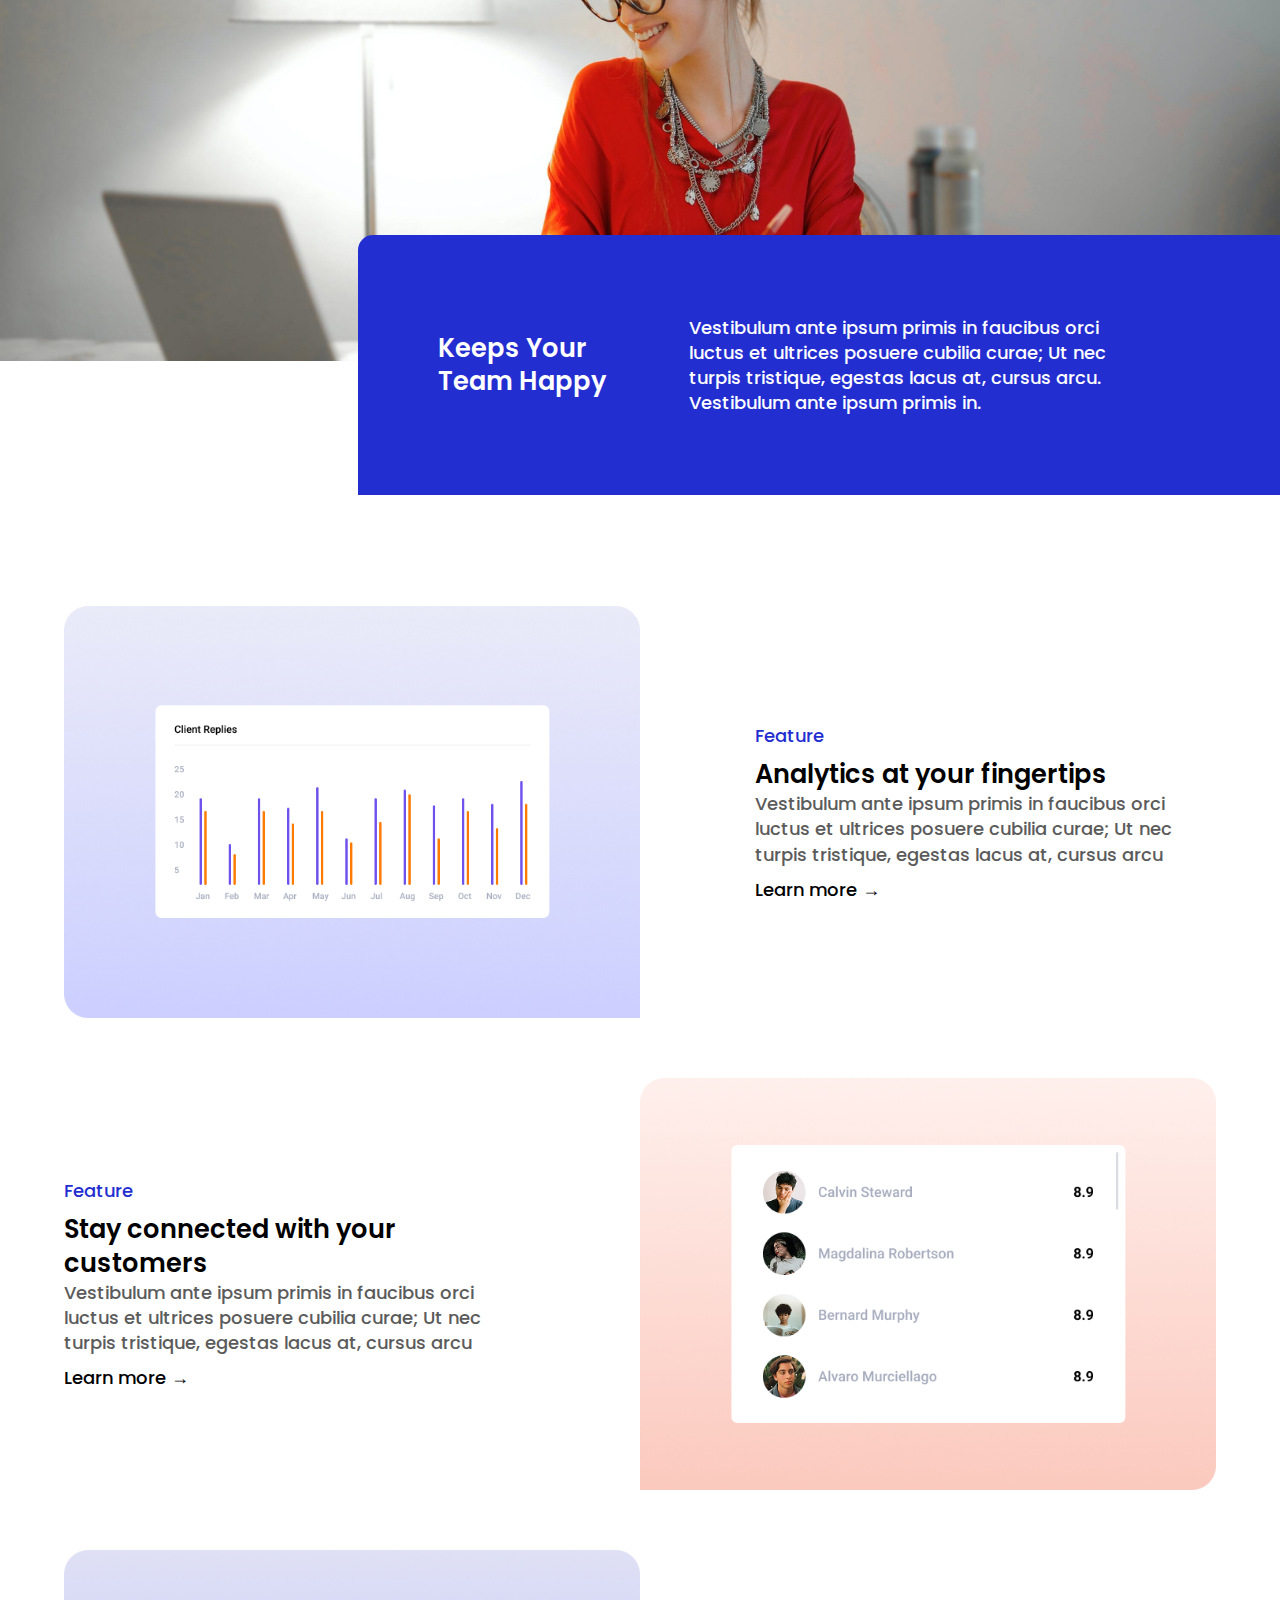
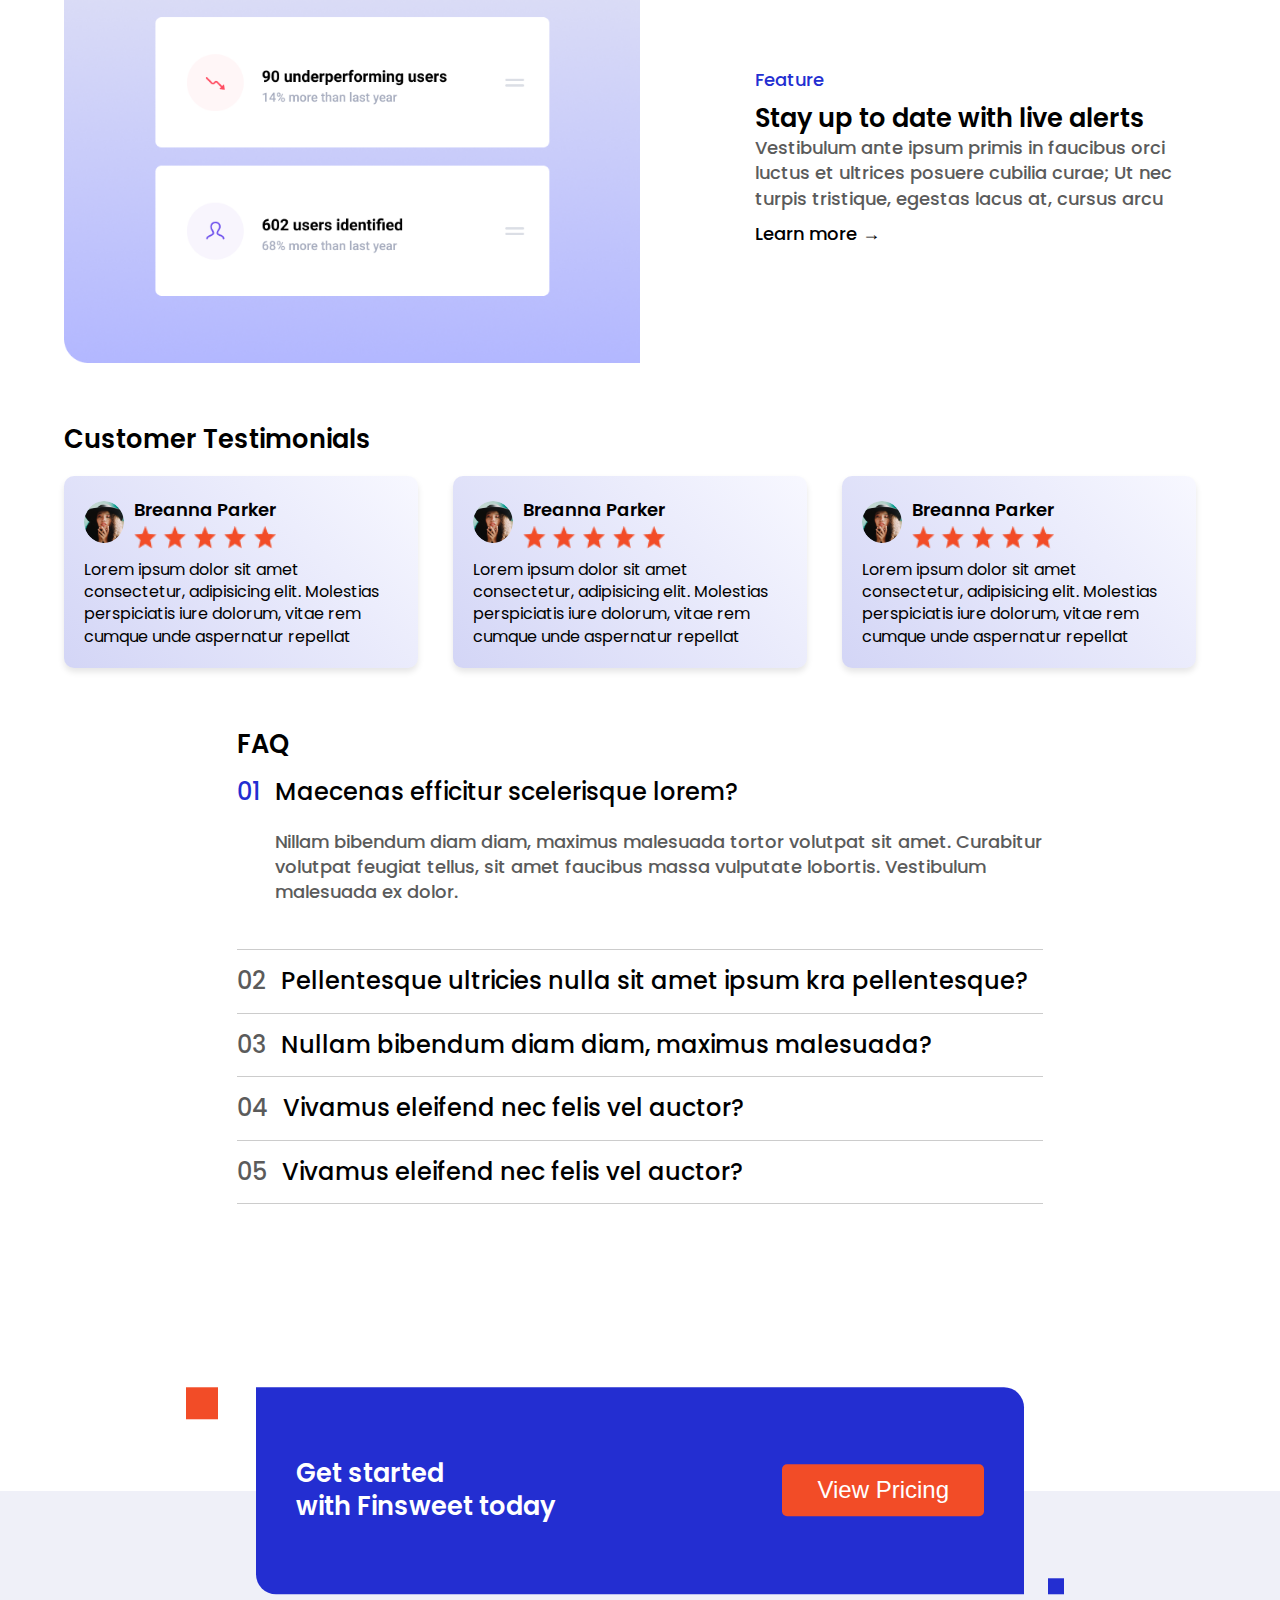
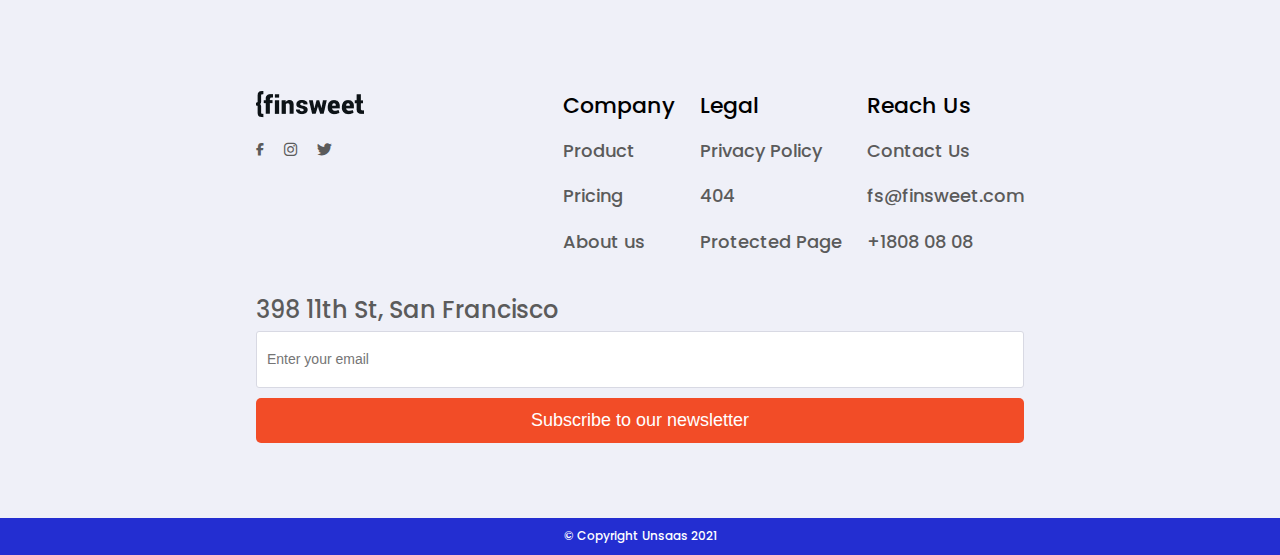
==== commit a02b5fc6: "fix responsive" ====
--- a/index.html
+++ b/index.html
@@ -7,6 +7,7 @@
     <title>Document</title>
     <link rel="stylesheet" href="css/all.css">
     <link rel="stylesheet" href="css/home.css">
+    <link rel="stylesheet" href="https://cdnjs.cloudflare.com/ajax/libs/font-awesome/6.7.2/css/all.min.css" integrity="sha512-Evv84Mr4kqVGRNSgIGL/F/aIDqQb7xQ2vcrdIwxfjThSH8CSR7PBEakCr51Ck+w+/U6swU2Im1vVX0SVk9ABhg==" crossorigin="anonymous" referrerpolicy="no-referrer" />
 </head>
 
 <body>
@@ -18,6 +19,7 @@
             <li><a class="font-small" href="about.html">About Us</a></li>
             <li><a class="font-small" href="contact.html">Contact</a></li>
             <li><a class="font-small" href="blogMain.html">Blog</a></li>
+            <li><a class="font-small" href="#">Clone Project</a></li>
         </ul>
     </div>
     <header>
@@ -128,7 +130,7 @@
 
                 <img class="img-s3" src="img/bg-s3.jpg" alt="">
                 <div class="text-group-s3">
-                    <h3 class="title-s3 font-large">Keeps Your <br> Team Happy</h3>
+                    <h3 class="title-s3 font-large">Keeps Your Team Happy</h3>
                     <p class="des-s3 font-small">Vestibulum ante ipsum primis in faucibus orci luctus et ultrices posuere cubilia curae; Ut nec turpis tristique, egestas lacus at, cursus arcu. Vestibulum ante ipsum primis in.</p>
                 
                 </div>
@@ -223,9 +225,32 @@
                     <div class="wrap-list-question">
                         <ul class="list-question">
                             <li>
-                                <p class="number font-medium">01</p>
+                                <p class="number font-medium-gray active">01</p>
                                 <div class="question-container">
                                     <p class="question font-medium ">Maecenas efficitur scelerisque lorem?</p>
+                                    <p class="answer font-small-gray active">
+                                        Nillam bibendum diam diam, maximus malesuada tortor volutpat sit amet.
+                                        Curabitur volutpat feugiat tellus, sit amet faucibus massa vulputate lobortis.
+                                        Vestibulum malesuada ex dolor.
+                                    </p>
+                                </div>
+                            </li>
+                            <li>
+                                <p class="number font-medium-gray">02</p>
+                                <div class="question-container">
+                                    <p class="question font-medium">Pellentesque ultricies nulla sit amet ipsum kra
+                                        pellentesque?</p>
+                                        <p class="answer font-small-gray">
+                                            Nillam bibendum diam diam, maximus malesuada tortor volutpat sit amet.
+                                            Curabitur volutpat feugiat tellus, sit amet faucibus massa vulputate lobortis.
+                                            Vestibulum malesuada ex dolor.
+                                        </p>
+                                </div>
+                            </li>
+                            <li>
+                                <p class="number font-medium-gray">03</p>
+                                <div class="question-container">
+                                    <p class="question font-medium">Nullam bibendum diam diam, maximus malesuada?</p>
                                     <p class="answer font-small-gray">
                                         Nillam bibendum diam diam, maximus malesuada tortor volutpat sit amet.
                                         Curabitur volutpat feugiat tellus, sit amet faucibus massa vulputate lobortis.
@@ -234,28 +259,25 @@
                                 </div>
                             </li>
                             <li>
-                                <p class="number font-medium-gray">02</p>
-                                <div class="question-container">
-                                    <p class="question font-medium">Pellentesque ultricies nulla sit amet ipsum kra
-                                        pellentesque?</p>
-                                </div>
-                            </li>
-                            <li>
-                                <p class="number font-medium-gray">03</p>
-                                <div class="question-container">
-                                    <p class="question font-medium">Nullam bibendum diam diam, maximus malesuada?</p>
-                                </div>
-                            </li>
-                            <li>
                                 <p class="number font-medium-gray">04</p>
                                 <div class="question-container">
                                     <p class="question font-medium">Vivamus eleifend nec felis vel auctor?</p>
+                                    <p class="answer font-small-gray">
+                                        Nillam bibendum diam diam, maximus malesuada tortor volutpat sit amet.
+                                        Curabitur volutpat feugiat tellus, sit amet faucibus massa vulputate lobortis.
+                                        Vestibulum malesuada ex dolor.
+                                    </p>
                                 </div>
                             </li>
                             <li>
                                 <p class="number font-medium-gray">05</p>
                                 <div class="question-container">
                                     <p class="question font-medium">Vivamus eleifend nec felis vel auctor?</p>
+                                    <p class="answer font-small-gray">
+                                        Nillam bibendum diam diam, maximus malesuada tortor volutpat sit amet.
+                                        Curabitur volutpat feugiat tellus, sit amet faucibus massa vulputate lobortis.
+                                        Vestibulum malesuada ex dolor.
+                                    </p>
                                 </div>
                             </li>
                         </ul>
@@ -291,22 +313,22 @@
                     <div class="logo-group-footer">
                         <a href="#" class="logo"><img src="img/MainLogo.png" alt=""></a>
                         <div class="group-social-box">
-                            <a href="#"><img src="img/facebook.png" alt=""></a>
-                            <a href="#"><img src="img/insta.png" alt=""></a>
-                            <a href="#"><img src="img/twitter.png" alt=""></a>
+                            <a href="#"><i class="fa-brands fa-facebook-f fa-lg" style="color: #5b5b5b;"></i></a>
+                            <a href="#"><i class="fa-brands fa-instagram fa-xl" style="color: #5b5b5b;"></i></a>
+                            <a href="#"><i class="fa-brands fa-twitter fa-xl" style="color: #5b5b5b;"></i></a>
                         </div>
                     </div>
                     <div class="box-nav-footer">
                         <div class="group-text-nav">
                             <p class="font-medium-down title-nav">Company</p>
                             <ul>
-                                <li><a class="font-small-gray" href="#">
+                                <li><a class="font-small-gray" href="product.html">
                                         Product
                                     </a></li>
-                                <li><a class="font-small-gray" href="#">
+                                <li><a class="font-small-gray" href="pricing.html">
                                         Pricing
                                     </a></li>
-                                <li><a class="font-small-gray" href="#">
+                                <li><a class="font-small-gray" href="about.html">
                                         About us
                                     </a></li>
                             </ul>
@@ -320,7 +342,7 @@
                                 <li><a class="font-small-gray" href="error.html">
                                         404
                                     </a></li>
-                                <li><a class="font-small-gray" href="#">
+                                <li><a class="font-small-gray" href="index.html">
                                         Protected Page
                                     </a></li>
                             </ul>
@@ -328,13 +350,13 @@
                         <div class="group-text-nav">
                             <p class="font-medium-down title-nav">Reach Us</p>
                             <ul>
-                                <li><a class="font-small-gray" href="#">
+                                <li><a class="font-small-gray" href="contact.html">
                                         Contact Us
                                     </a></li>
-                                <li><a class="font-small-gray" href="#">
+                                <li><a class="font-small-gray" href="index.html">
                                         fs@finsweet.com
                                     </a></li>
-                                <li><a class="font-small-gray" href="#">
+                                <li><a class="font-small-gray" href="contact.html">
                                         +1808 08 08
                                     </a></li>
                             </ul>
--- a/css/all.css
+++ b/css/all.css
@@ -51,13 +51,13 @@
 }
 
 .font-largest {
-  font-size: clamp(4rem, 6vw, var(--fs-largest));
+  font-size: clamp(3.0rem, 3vw, var(--fs-largest));
   font-weight: var(--fw-bold);
   line-height: clamp(1.15em, 5.5vw, 1.25em);
 }
 
 .font-large {
-  font-size: clamp(3.2rem, 5vw, var(--fs-large));
+  font-size: clamp(1.8rem, 2vw, var(--fs-large));
   font-weight: var(--fw-bold);
   line-height: clamp(1.15em, 4.8vw, 1.3em);
 }
@@ -100,7 +100,7 @@
 }
 
 .font-small {
-  font-size: clamp(1.6rem, 2.5vw, var(--fs-small));
+  font-size: clamp(1.0rem, 1.5vw, var(--fs-small));
   font-weight: var(--fw-medium);
   line-height: clamp(1.3em, 2vw, 1.4em);
 }
@@ -113,6 +113,7 @@
 }
 
 .text-content {
+  margin-right: 20px;
   width: 50%;
 }
 
@@ -199,11 +200,11 @@
 }
 
 .lables__header {
-  margin-bottom: 20px;
+  margin-bottom: 10px;
 }
 
 .sup {
-  margin-bottom: 30px;
+  margin-bottom: 10px;
 
 }
 
@@ -245,7 +246,7 @@
 }
 
 .btn-footer {
-  padding: 10px 50px;
+  padding: 10px 35px;
   background-color: #F24C27;
   border: none;
   color: white;
@@ -291,7 +292,7 @@
   width: 100%;
   background-color: #EFF0F8;
   margin-top: 300px;
-  margin-bottom: 200px;
+  margin-bottom: 70px;
 }
 
 .logo-group-footer {
@@ -300,11 +301,11 @@
 }
 
 .logo-group-footer .logo {
-  margin-bottom: 10px;
+  margin-bottom: 20px;
 }
 
 .group-social-box a {
-  margin-right: 10px;
+  margin-right: 20px;
 
 
 }
@@ -408,11 +409,14 @@
 }
 
 /*navbar responsive */
-@media screen and (max-width: 833px) {
+@media screen and (max-width: 1000px) {
   #menu-icon {
     display: inline-block;
     font-size: 22px;
   }
+  .btn-clone{
+    display: none;
+  }
 
   .nav-links {
     display: none;
@@ -421,123 +425,15 @@
 
 
 }
-
+@media screen and (max-width: 769px){
+  .date{
+    font-size: 12px;
+  }
+
+
+}
 /* Tablet (<=768px) */
 @media screen and (max-width: 1024px) {
-  .text-content {
-    width: 100%;
-  }
-
-  .box-header-footer {
-    width: 73%;
-  }
-
-  header {
-    height: auto;
-    padding-bottom: 20px;
-  }
-
-  .section3 {
-    padding-bottom: 10px;
-  }
-
-  .group-box-feature {
-    margin-top: 10px;
-  }
-
-  .group-box-feature .feature1-s4:first-child {
-    margin-top: 10px;
-  }
-
-  .box-content {
-    flex-direction: column;
-  }
-
-  .wrapper-header {
-    flex-direction: column;
-    margin-top: 20px;
-  }
-
-  .lables__header {
-    margin-bottom: 0px;
-  }
-
-  .sup {
-    margin-bottom: 20px;
-    margin-top: 10px;
-  }
-
-  .des3 {
-    margin-bottom: 10px;
-  }
-
-  .image-content img {
-    margin-top: 20px;
-  }
-
-  .box-content {
-    flex-direction: column;
-    align-items: flex-start;
-  }
-
-  .text-group-s2 {
-    margin-top: 10px;
-  }
-
-  .logo-group-s2 {
-    display: none;
-  }
-
-  .box-content {
-    margin-top: 20px;
-  }
-
-  .section3 img {
-    width: 100%;
-    height: auto;
-  }
-
-  .tb2-s3 {
-    width: 80%;
-  }
-
-  .text-box-s3 {
-    padding: 10px 10px 10px;
-  }
-
-  .section3 {
-    height: auto;
-  }
-
-  .section2 {
-    height: auto;
-    margin-bottom: 20px;
-  }
-
-  .feature1-s4 {
-    width: 100%;
-    flex-direction: column;
-  }
-
-  .feature1-s4 img {
-    width: 100%;
-    height: auto;
-    margin-right: 0;
-    margin-top: 20px;
-  }
-
-  .t3-s4,
-  .t2-s4 {
-    width: 100%;
-  }
-
-  .odd {
-    flex-direction: column-reverse;
-  }
-
-  .cus-header {
-    margin-top: 50px;
-  }
 
   .wrapper-saq {
     margin-top: 30px;
--- a/css/home.css
+++ b/css/home.css
@@ -1,4 +1,11 @@
 @import "all.css";
+
+
+.description{
+  width: 50%;
+  margin-right: 20px;
+}
+
 
 .container {
   width: 100%;
@@ -74,6 +81,7 @@
   display: flex;
   align-items: center;
   margin-top: 50px;
+  justify-content: center;
 }
 
 .des1 {
@@ -146,16 +154,16 @@
   display: flex;
   margin-top: 60px;
   width: 100%;
+  justify-content: space-between;
 
 
 }
 
 .feature1-img {
-  width: 40%;
-  margin-right: 100px;
+  width: 50%;
 }
 .feature1-img.even{
-  width: 40%;
+  width: 50%;
   margin-right: 0px;
 }
 .feature1-des-s4.even{
@@ -198,12 +206,12 @@
 }
 
 .SAQ {
-  width: 80%;
+  width: 70%;
 }
 
 .list-question li {
   display: flex;
-  border-bottom: 1px solid gray;
+  border-bottom: 1px solid #ccc;
   padding: 15px 0;
 }
 
@@ -216,10 +224,9 @@
 .question-container {
   display: flex;
   flex-direction: column;
-  flex: 1;
-}
-
-.list-question li:first-child .number {
+}
+
+.number.active {
   color: var(--secondary-color);
 }
 
@@ -231,9 +238,13 @@
 .question {
   font-weight: 500;
 }
-
+.answer.active{
+  display: inline-block;
+}
 .answer {
-  margin-top: 5px;
+  display: none;
+  margin-top: 20px;
+  margin-bottom: 30px;
   color: var(--third-color);
 }
 
@@ -261,11 +272,10 @@
 
 .box-comment {
   display: grid;
-  gap: 1.5rem;
-  grid-template-columns: repeat(auto-fit, minmax(300px, 1fr));
-  padding: 2rem;
-  max-width: 1200px;
-  margin: auto;
+  gap: 15px;
+  grid-template-columns: 1fr 1fr 1fr;
+  width: 100%;
+  margin-top: 20px;
 }
 
 .item {
@@ -355,49 +365,223 @@
 .text-group-s3{
   position: absolute;
   right: 0px;
-  bottom: -23%;
+  bottom: -25%;
   width: 72%;
   background: rgba(35, 46, 209, 1);
-  padding: 10rem;
+  padding: 8rem;
   border-top-left-radius: 15px;
   color: white;
   display:flex;
   align-items: center;
 }
 .title-s3 {
-width: 30%;
+width: 25%;
 margin-right: 60px;
 }
 .des-s3 {
 width: 60%;
 }
-
-
-
-
-
-
-/* phone */
-@media screen and (max-width: 768px) {
-  header {
-    height: auto;
-    padding-bottom: 20px;
-  }
+@media (min-width: 576px) and (max-width: 767.98px){
   .title-s3 {
     width: 90%;
-    text-align: center;
     margin: 0;
     }
     .des-s3 {
-      text-align: center;
-      margin-top: 10px;
+    margin-top: 10px;
     width: 90%;
     }
+}
+@media (min-width: 768px) and (max-width: 991.98px) {
+ 
+}
+@media (min-width:992px) and (max-width: 1199.98px){
   .text-group-s3{
+    padding: 50px;
+  }
+  .description {
+    width: 55rem;
+    margin-right: 5rem;
+  }
+}
+
+@media (max-width: 300px) {
+  .box-comment .item {
+      padding: 2px;
+      width: 80%;
+  }
+}
+
+
+
+
+
+
+/* X-Small devices (portrait phones, less than 576px) */
+@media (max-width: 575.98px) { 
+  .cus-header{
+    margin-bottom: 20px;
+  }
+  .box-comment{
+    gap: 20px;
+    padding: 0;
+    width: 100%;
+  }
+  .item{
+    width: 100%;
+    margin-right: 0px;
+  }
+  .wrap-whyBox{
+    margin-right: 0px;
+  }
+ .section3{
+  margin-bottom: 20px;
+ }
+  .cus-header{
+    font-size: 18px;
+  }
+  .item-content p{
+    font-size: 12px;
+  }
+  .question{
+    font-size: 15px;
+  }
+  .answer{
+    font-size: 10px;
+  }
+  .title-s3{
+    width: 100%;
+    margin-right: 0;
+    margin-bottom: 2px;
+  }
+  .des-s3{
+    width: 100%;
+  }
+ 
+ }
+
+/* Small devices (landscape phones, less than 768px) */
+@media (max-width: 767.98px){ 
+  header {
+    height: auto;
+    padding-bottom: 20px;
+  }
+
+
+  .group-box-feature {
+    margin-top: 10px;
+  }
+
+  .group-box-feature .feature1-s4:first-child {
+    margin-top: 10px;
+  }
+
+  .box-content {
     flex-direction: column;
-    padding: 20px;
-    position: static;
-    width: 100%;
+  }
+
+  .wrapper-header {
+    flex-direction: column;
+    margin-top: 20px;
+  }
+
+  .lables__header {
+    margin-bottom: 0px;
+  }
+
+  .des3 {
+    margin-bottom: 10px;
+  }
+
+  .image-content img {
+    margin-top: 20px;
+  }
+
+  .box-content {
+    flex-direction: column;
+    align-items: flex-start;
+    width: 100%;
+  }
+  .section2{
+    width: 100%;
+  }
+
+  .text-group-s2 {
+    margin-top: 10px;
+  }
+
+  .logo-group-s2 {
+    display: none;
+  }
+
+  .box-content {
+    margin-top: 20px;
+  }
+
+  .section3 img {
+    width: 100%;
+    height: auto;
+  }
+
+  .tb2-s3 {
+    width: 80%;
+  }
+
+  .text-box-s3 {
+    padding: 10px 10px 10px;
+  }
+
+  .section3 {
+    margin-bottom: 40px;
+    height: auto;
+  }
+
+  .section2 {
+    height: auto;
+    margin-bottom: 20px;
+  }
+
+  
+
+  .t3-s4,
+  .t2-s4 {
+    width: 100%;
+  }
+
+  .odd {
+    flex-direction: column-reverse;
+  }
+
+  .cus-header {
+    margin-top: 50px;
+  }
+
+  .wrapper-saq {
+    margin-top: 30px;
+  }
+
+
+
+  /*  */
+  
+
+
+ }
+
+/* Medium devices (tablets, less than 992px) */
+@media (max-width: 991.98px) { 
+  .t1-s4{
+    font-size: 14px;
+  }
+  .t3-s4{
+    font-size: 16px;
+  }
+  .t4-s4{
+    font-size: 14px;
+  }
+  .box-comment{
+    width: 100%;
+    grid-template-columns: 1fr;
+    grid-template-rows: 1fr 1fr 1fr;
   }
   .whyBox-item img{
     margin-top: 10px;
@@ -407,29 +591,46 @@
     width: 100%;
     display: flex;
     flex-direction: column;
-    justify-content: center;
   }
   .whyBox-item{
     margin-top: 10px;
     margin-bottom: 5px;
-    width: 90%;
-    height:90%;
+    width: 100%;
+    height:100%;
   }
   .wrap-whyBox.right{
     margin-top: 0px;
   }
 
-
-  .group-box-feature {
-    margin-top: 10px;
-  }
-
-  .group-box-feature .feature1-s4:first-child {
-    margin-top: 10px;
-  }
-
-  .box-content {
+  .wrap-whyBox{
+    margin-right: 0;
+  }
+  .feature1-des-s4{
+    width: 100%;
+  }
+  .feature1-s4 {
+    width: 100%;
     flex-direction: column;
+  }
+
+  .feature1-s4 img {
+    width: 100%;
+    height: auto;
+    margin-right: 0;
+    margin-top: 20px;
+  }
+  .SAQ{
+    width: 100%;
+  }
+  .feature1-img.even{
+    width: 100%;
+  }
+  .text-content{
+    width: 100%;
+  }
+  header {
+    height: auto;
+    padding-bottom: 20px;
   }
 
   .wrapper-header {
@@ -441,10 +642,23 @@
     margin-bottom: 0px;
   }
 
+  .sup {
+    margin-bottom: 20px;
+    margin-top: 10px;
+  }
+  .header-s2{
+    font-size: 14px;
+  }
+.des1{
+  font-size: 14px;
+}
   .des3 {
+    font-size: 16px;
     margin-bottom: 10px;
   }
-
+.des-s3{
+  font-size: 14px;
+}
   .image-content img {
     margin-top: 20px;
   }
@@ -452,10 +666,6 @@
   .box-content {
     flex-direction: column;
     align-items: flex-start;
-    width: 100%;
-  }
-  .section2{
-    width: 100%;
   }
 
   .text-group-s2 {
@@ -467,6 +677,7 @@
   }
 
   .box-content {
+    align-items: center;
     margin-top: 20px;
   }
 
@@ -484,7 +695,9 @@
   }
 
   .section3 {
-    height: auto;
+    margin-top: 30px;
+    height: auto;
+    margin-bottom: 10px;
   }
 
   .section2 {
@@ -517,142 +730,46 @@
     margin-top: 50px;
   }
 
+
   .wrapper-saq {
     margin-top: 30px;
   }
-
-
-}
-
-
-
-
-/* tablet,laptop */
-@media (min-width: 769px) and (max-width: 1224px) {
-  header {
-    height: auto;
-    padding-bottom: 20px;
-  }
-
-  .wrapper-header {
-    flex-direction: column;
-    margin-top: 20px;
-  }
-
-  .lables__header {
-    margin-bottom: 0px;
-  }
-
-  .sup {
-    margin-bottom: 20px;
-    margin-top: 10px;
-  }
-
-  .des3 {
-    margin-bottom: 10px;
-  }
-
-  .image-content img {
-    margin-top: 20px;
-  }
-
-  .box-content {
-    flex-direction: column;
-    align-items: flex-start;
-  }
-
-  .text-group-s2 {
-    margin-top: 10px;
-  }
-
-  .logo-group-s2 {
-    display: none;
-  }
-
-  .box-content {
-    margin-top: 20px;
-  }
-
-  .section3 img {
-    width: 100%;
-    height: auto;
-  }
-
-  .tb2-s3 {
-    width: 80%;
-  }
-
-  .text-box-s3 {
-    padding: 10px 10px 10px;
-  }
-
-  .section3 {
-    height: auto;
-  }
-
-  .section2 {
-    height: auto;
-    margin-bottom: 20px;
-  }
-
-  .feature1-s4 {
-    width: 100%;
-    flex-direction: column;
-  }
-
-  .feature1-s4 img {
-    width: 100%;
-    height: auto;
+  .description{
+    width: 100%;
     margin-right: 0;
-    margin-top: 20px;
-  }
-
-  .t3-s4,
-  .t2-s4 {
-    width: 100%;
-  }
-
-  .odd {
-    flex-direction: column-reverse;
-  }
-
-  .cus-header {
-    margin-top: 50px;
-  }
-
-
-  .wrapper-saq {
-    margin-top: 30px;
-  }
-
-}
-
-/* laptop,pc */
-@media screen and (min-width: 1225px) {
-  .description {
-    width: 55rem;
-    margin-right: 5rem;
-  }
+  }
+   .title-s3{
+    margin-right: 0px;
+    margin-bottom: 5px;
+    width: 100%;
+   }
+   .des-s3{
+    width: 100%;
+   }
+  .text-group-s3{
+    margin-top: -5px;
+    border-top-left-radius: 0px;
+     width: 100%;
+     position: static;
+     padding: 20px;
+     flex-direction: column;
+   }
+   .feature1-s4{
+    margin-top: 20px;
+   }
+ }
+
+/* Large devices (desktops, less than 1200px) */
+@media  (max-width: 1199.98px) { 
 
   .box-content {
     justify-content: center;
   }
-}
-@media screen and (max-width:400px){
-  .cus-header{
-    font-size: 18px;
-  }
-  .item-content p{
-    font-size: 12px;
-  }
-  .item{
-    padding: 5px 5px;
-    width: 80%;
-  }
-  .question{
-    font-size: 15px;
-  }
-  .answer{
-    font-size: 10px;
-  }
-}+
+ }
+
+/* X-Large devices (large desktops, less than 1400px) */
+@media (max-width: 1399.98px) { 
+
+ }
+
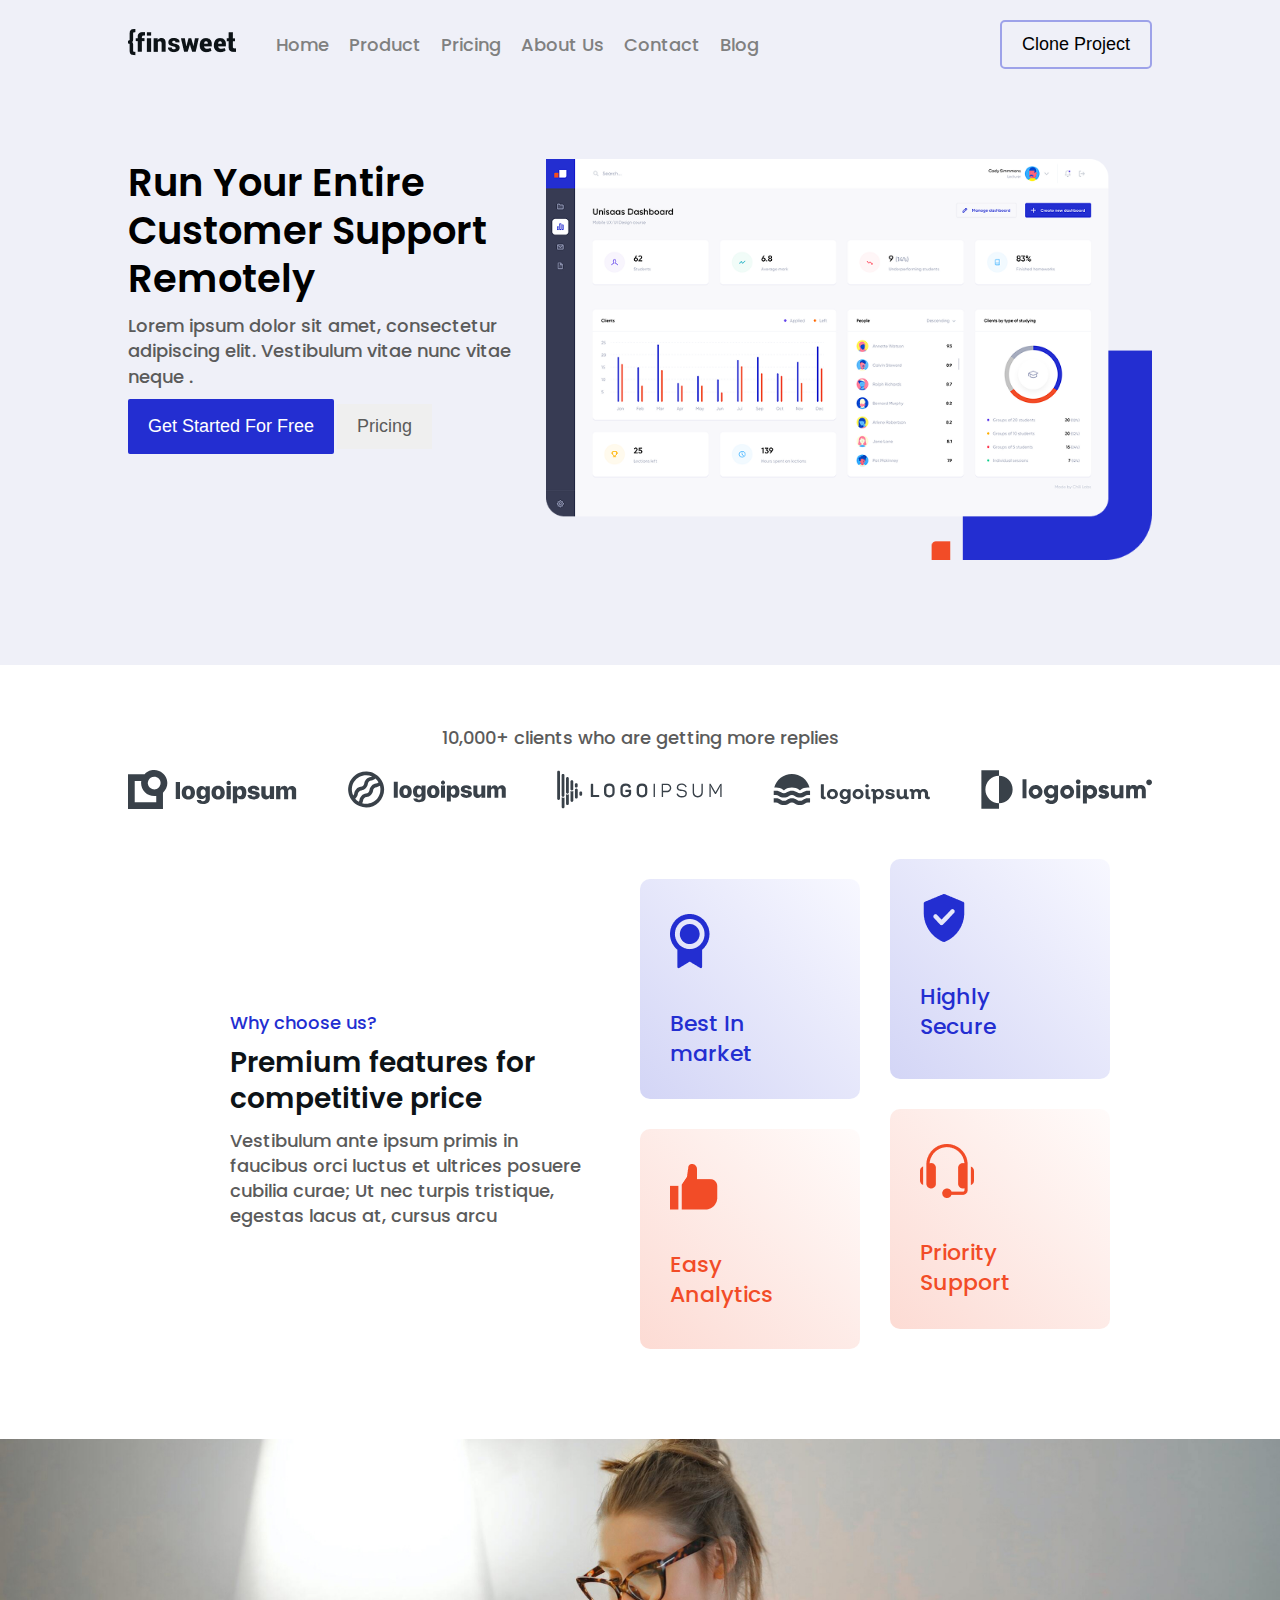
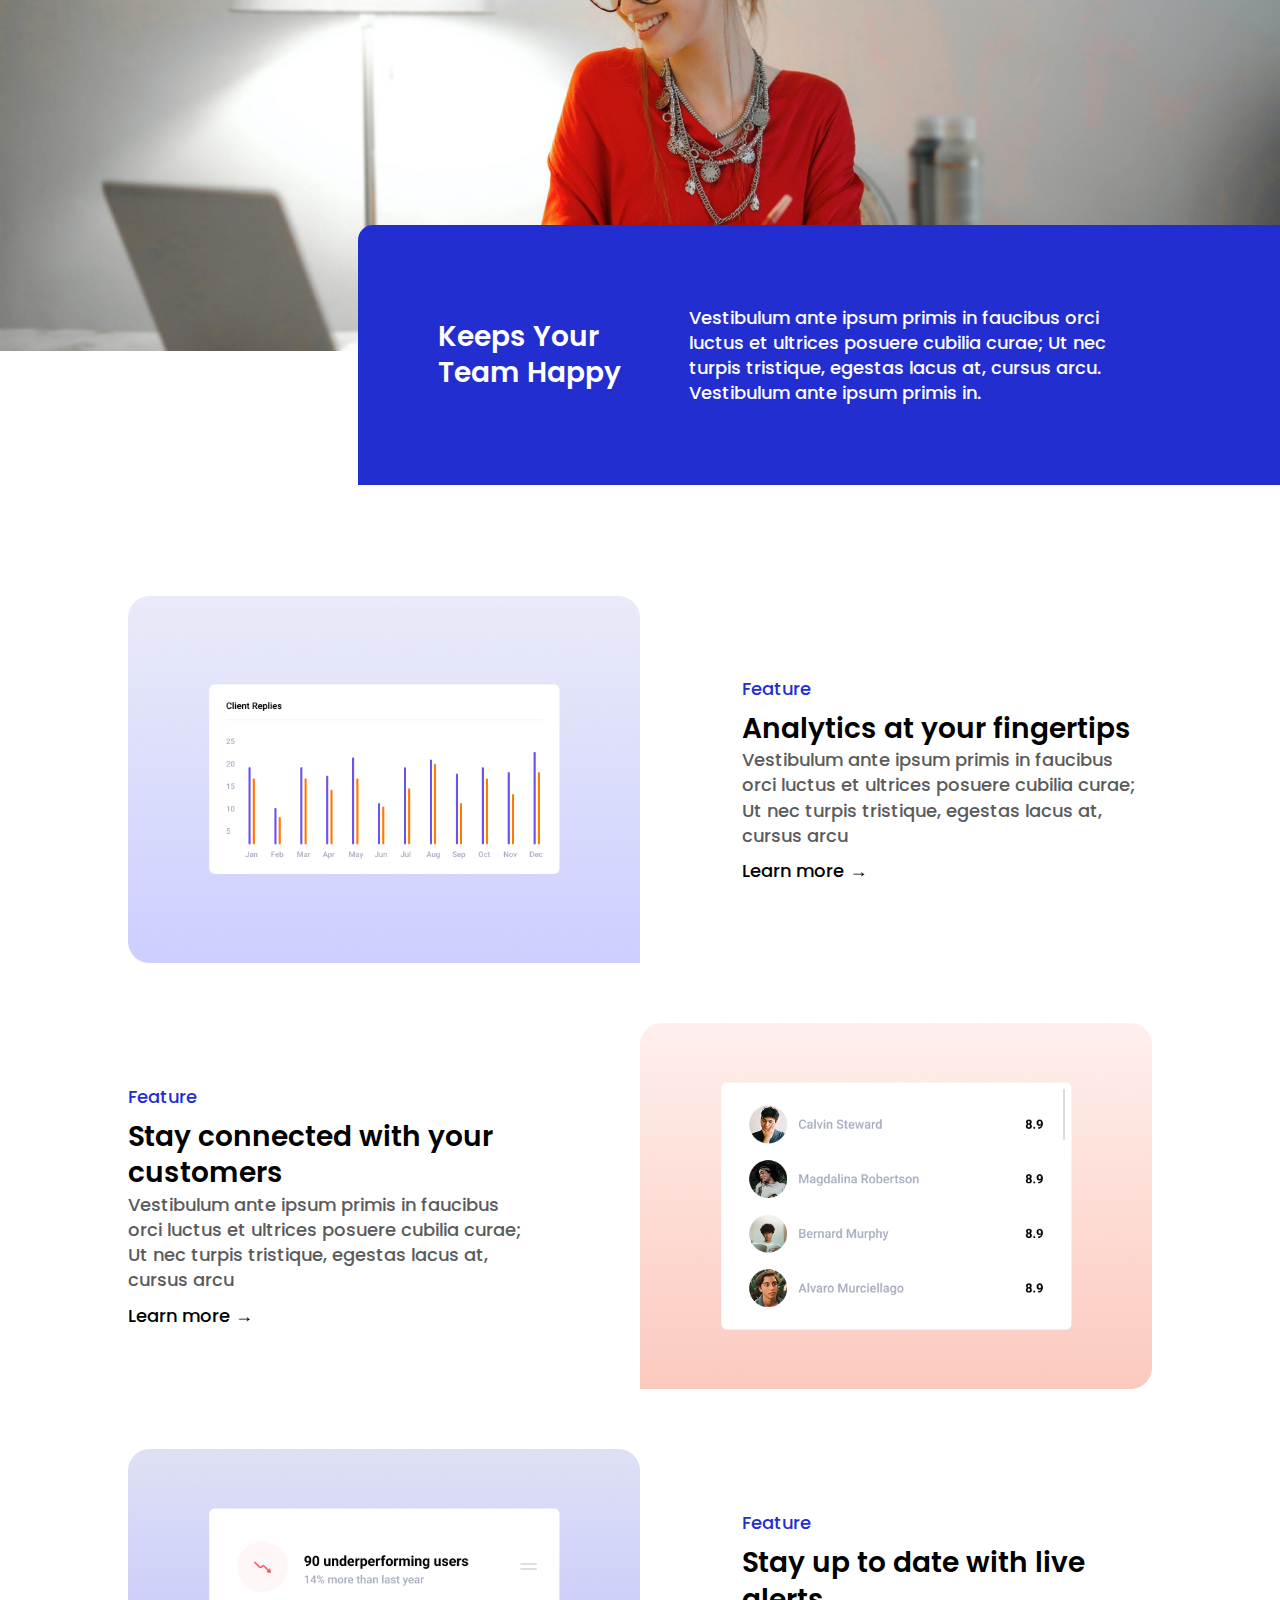
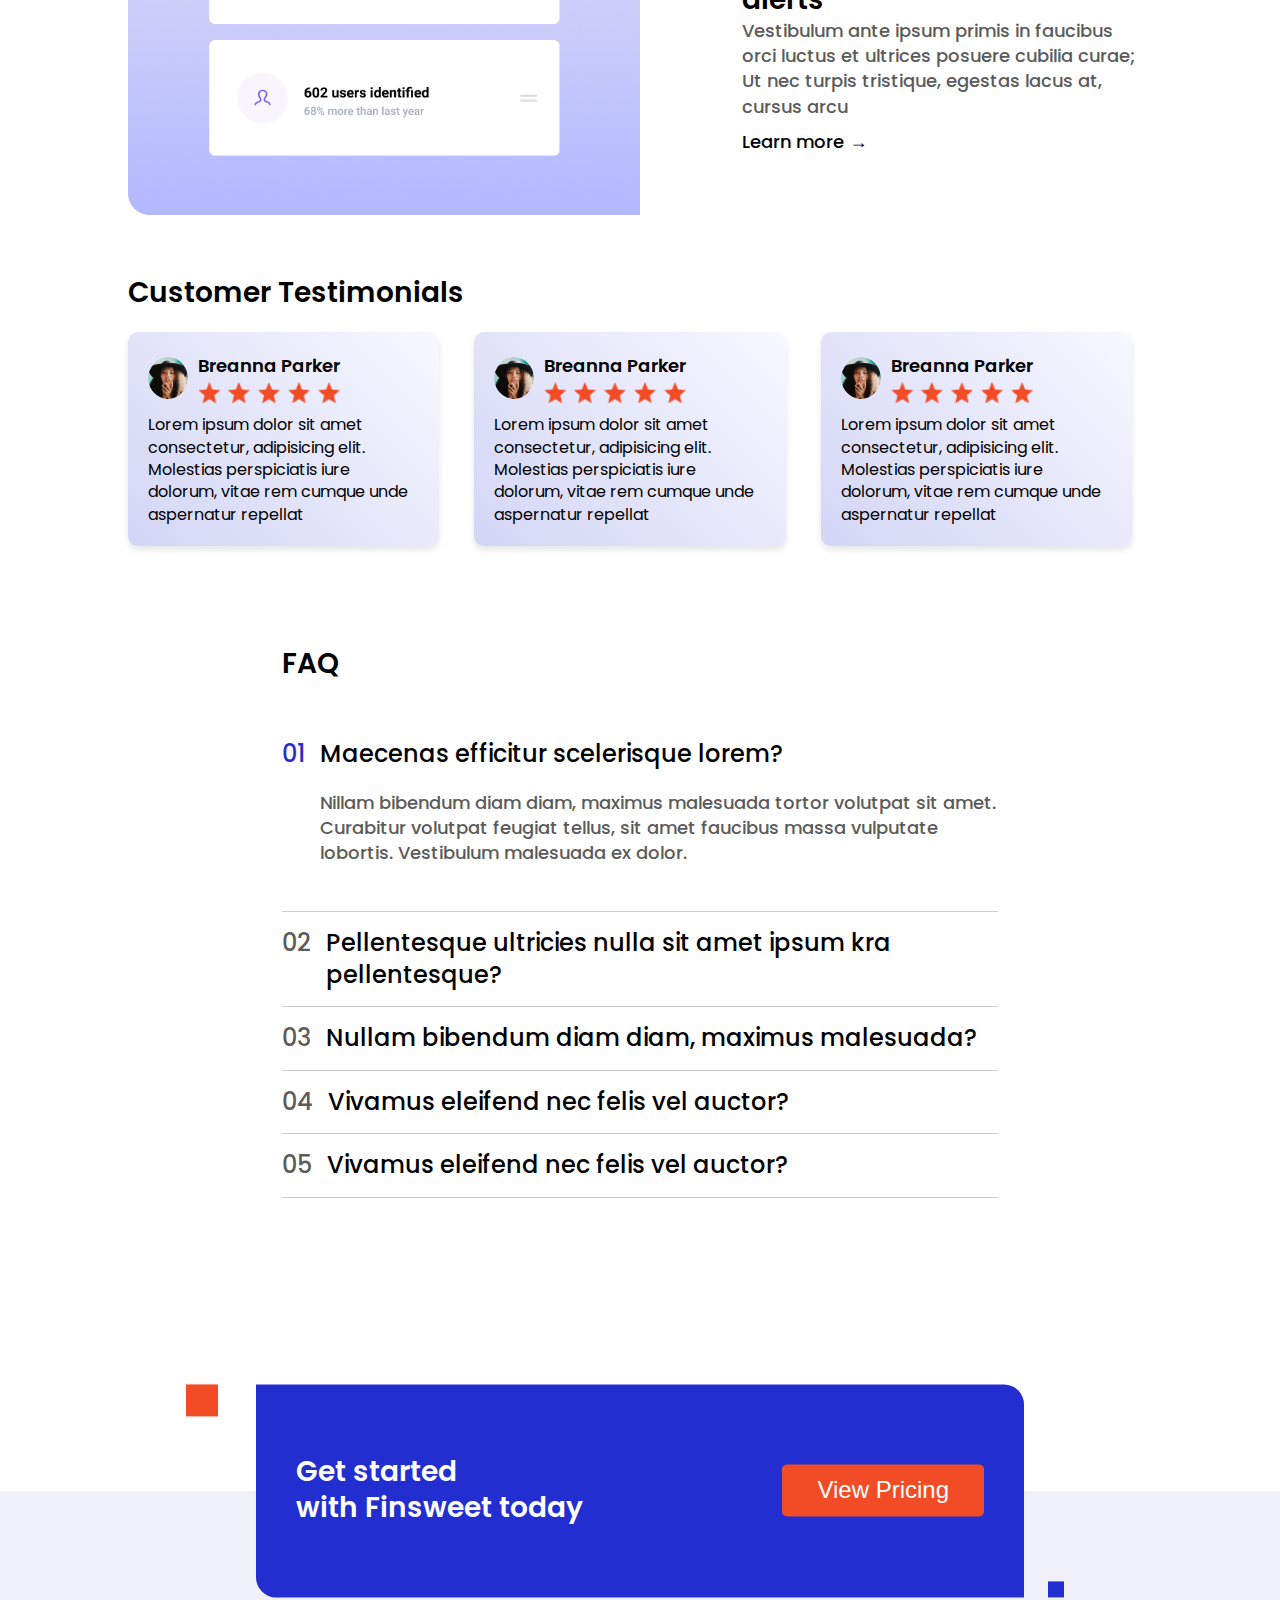
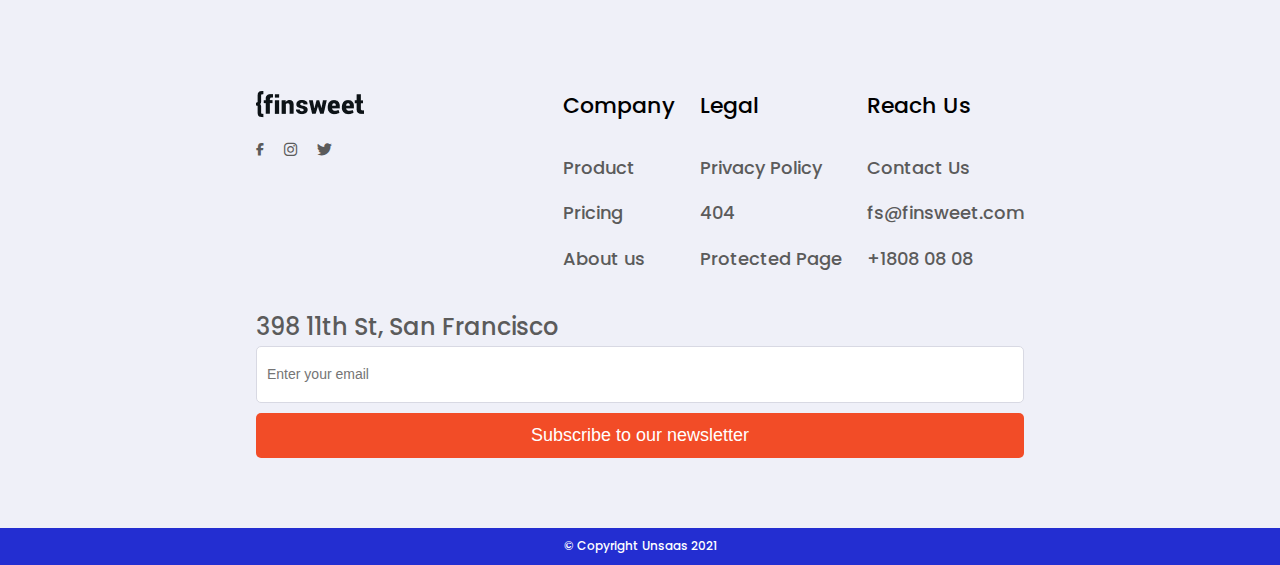
==== commit 0c3f4040: "fix footer" ====
--- a/index.html
+++ b/index.html
@@ -86,40 +86,41 @@
                     </ul>
 
                 </div>
-                <div class="box-content">
-                    <div class="description">
-                        <h6 class="des1 font-small">Why choose us?</h6>
-                        <h2 class="des2 font-large">Premium features
-                            for competitive price</h2>
-                        <h6 class="des3 font-small">Vestibulum ante ipsum primis in faucibus orci luctus et ultrices
-                            posuere cubilia curae; Ut nec turpis tristique, egestas lacus at, cursus arcu</h6>
-                    </div>
-                    <div class="whyBox">
-                        <div class="wrap-whyBox">
-                            <div class="whyBox-item">
-                                 <img src="img/icon-home-01.png" alt="">
-                                 <h3 class="font-medium-down">Best In <br> market</h3>
-                            </div>
-                            <div class="whyBox-item mark">
-                                 <img src="img/icon-home-03.png" alt="">
-                                 <h3 class="font-medium-down">Easy <br>
-                                    Analytics</h3>
-                            </div>
-                         
-                        </div>
-                        <div class="wrap-whyBox right">
-                            <div class="whyBox-item">
-                                 <img src="img/icon-home-02.png" alt="">
-                                 <h3 class="font-medium-down">Highly <br>
-                                    Secure</h3>
-                            </div>
-                            <div class="whyBox-item mark">
-                                 <img src="img/icon-home-04.png" alt="">
-                                 <h3 class="font-medium-down">Priority <br>
-                                    Support</h3>
-                            </div>
-            
-                         
+                <div class="wrapBoxContent">
+                    <div class="box-content">
+                        <div class="description">
+                            <h6 class="des1 font-small">Why choose us?</h6>
+                            <h2 class="des2 font-large">Premium features
+                                for competitive price</h2>
+                            <h6 class="des3 font-small">Vestibulum ante ipsum primis in faucibus orci luctus et ultrices
+                                posuere cubilia curae; Ut nec turpis tristique, egestas lacus at, cursus arcu</h6>
+                        </div>
+                        <div class="whyBox">
+                            <div class="wrap-whyBox">
+                                <div class="whyBox-item">
+                                     <img src="img/icon-home-01.png" alt="">
+                                     <h3 class="font-medium-down">Best In <br> market</h3>
+                                </div>
+                                <div class="whyBox-item mark">
+                                     <img src="img/icon-home-03.png" alt="">
+                                     <h3 class="font-medium-down">Easy <br>
+                                        Analytics</h3>
+                                </div>
+                    
+                            </div>
+                            <div class="wrap-whyBox right">
+                                <div class="whyBox-item">
+                                     <img src="img/icon-home-02.png" alt="">
+                                     <h3 class="font-medium-down">Highly <br>
+                                        Secure</h3>
+                                </div>
+                                <div class="whyBox-item mark">
+                                     <img src="img/icon-home-04.png" alt="">
+                                     <h3 class="font-medium-down">Priority <br>
+                                        Support</h3>
+                                </div>
+                    
+                            </div>
                         </div>
                     </div>
                 </div>
--- a/css/all.css
+++ b/css/all.css
@@ -57,7 +57,7 @@
 }
 
 .font-large {
-  font-size: clamp(1.8rem, 2vw, var(--fs-large));
+  font-size: clamp(2.8rem, 2vw, var(--fs-large));
   font-weight: var(--fw-bold);
   line-height: clamp(1.15em, 4.8vw, 1.3em);
 }
@@ -195,7 +195,7 @@
 .wrapper-header {
   display: flex;
   justify-content: center;
-  margin-top: 70px;
+  margin: 70px 0;
   background: inherit;
 }
 
@@ -304,7 +304,7 @@
   margin-bottom: 20px;
 }
 
-.group-social-box a {
+.group-social-box a:not(:last-child) {
   margin-right: 20px;
 
 
@@ -434,6 +434,32 @@
 }
 /* Tablet (<=768px) */
 @media screen and (max-width: 1024px) {
+  .address{
+    font-size: 18px;
+  }
+  .logo-group-footer .logo{
+    margin-bottom: 25px;
+  }
+  .logo-group-footer{
+    align-items: center;
+  }
+  .logo{
+    margin: 0;
+  }
+  .title-nav{
+    font-size: 22px;
+    margin-bottom: 40px;
+    margin-top: 60px;
+    text-align: center;
+  }
+  .group-text-nav ul{
+   display: flex;
+   flex-direction: column;
+   align-items: center;
+  }
+  .group-text-nav ul li{
+    margin-bottom: 10px;
+  }
 
   .wrapper-saq {
     margin-top: 30px;
@@ -474,12 +500,14 @@
 
 
   .box-nav-footer {
+    margin-bottom: 40px;
     width: 100%;
     display: flex;
     flex-direction: column;
   }
 
   .group-text-nav {
+    width: 100%;
     margin-right: 20px;
   }
 
@@ -495,6 +523,7 @@
   }
 
   .addressBox .last {
+    font-size: 16px;
     position: static;
     padding: 15px 10px;
     margin-top: 7px;
@@ -516,7 +545,7 @@
   .boxInput input {
     padding: 20px 10px;
     width: 100%;
-    margin-bottom: 10px;
+    margin-bottom: 6px;
     margin-top: 5px;
     border-radius: 3px;
     border: 1px solid rgb(216, 217, 227);
@@ -566,7 +595,6 @@
   .boxInput {
     width: 100%;
     display: flex;
-    padding: 5px 0;
     flex-direction: column;
   }
 
@@ -578,25 +606,33 @@
   .boxInput input {
     padding: 20px 10px;
     width: 100%;
+    margin-top: 3px;
     margin-bottom: 10px;
-    border-radius: 3px;
+    border-radius: 5px;
     border: 1px solid rgb(216, 217, 227);
   }
 }
+
 
 @media (max-width: 430px) {
   .t1-footer {
     font-size: 18px;
   }
+  .last{
+    padding: 10px 5px !important;
+  }
 
   .btn-footer {
+    padding: 5px;
+    font-size: 15px;
+  }
+
+  .address {
+    font-size: 15px;
+  }
+  .boxInput input::placeholder{
     font-size: 12px;
   }
-
-  .address {
-    font-size: 13px;
-  }
-
   .boxInput input {
     padding: 15px 10px;
     margin-bottom: 0;
--- a/css/home.css
+++ b/css/home.css
@@ -3,10 +3,11 @@
 
 .description{
   width: 50%;
-  margin-right: 20px;
-}
-
-
+  margin-right: 50px;
+}
+.SAQ h2{
+  margin: 40px 0;
+}
 .container {
   width: 100%;
   display: flex;
@@ -22,7 +23,7 @@
 }
 
 .content {
-  width: 90%;
+  width: 80%;
 }
 
 .btn-primary {
@@ -64,6 +65,7 @@
 }
 
 .logo-group-s2 {
+  width: 100%;
   margin-top: 20px;
   display: flex;
   justify-content: space-between;
@@ -72,12 +74,11 @@
 }
 
 .logo-group-s2 li {
-  padding-right: 50px;
-  display: flex;
-
+  display: flex;
 }
 
 .box-content {
+  width: 80%;
   display: flex;
   align-items: center;
   margin-top: 50px;
@@ -262,13 +263,13 @@
 
 }
 
-.group-text-nav ul li {
+/* .group-text-nav ul li {
   margin-bottom: 20px;
-}
-
-.group-text-nav p {
+} */
+
+/* .group-text-nav p {
   margin-bottom: 18px;
-}
+} */
 
 .box-comment {
   display: grid;
@@ -322,11 +323,16 @@
   margin-top: 1rem;
 }
 .whyBox{
+  width: 50%;
   display: flex;
   margin-top: 20px;
 }
 
-
+.wrapBoxContent{
+  width: 100%;
+  display: flex;
+  justify-content: center;
+}
 .wrap-whyBox{
   display: flex;
   flex-direction: column;
@@ -335,8 +341,8 @@
 .whyBox-item{
   background: linear-gradient(45deg,rgba(35, 46, 209, 0.2), rgba(182, 186, 255, 0.1));
   padding: 10px;
-  width: 260px;
-  height: 260px;
+  width: 220px;
+  height: 220px;
   margin-bottom: 30px;
   border-radius: 10px;
   color: var(--secondary-color);
@@ -346,8 +352,8 @@
   margin-left: 20px;
 }
 .whyBox-item img{
-  margin-top: 50px;
-  margin-bottom: 40px;
+  margin-top: 25px;
+  margin-bottom: 35px;
 }
 .wrap-whyBox.right{
   margin-top: -20px;
@@ -381,6 +387,22 @@
 .des-s3 {
 width: 60%;
 }
+@media screen and (max-width:280px) {
+  .item-tit h2{
+    font-size: 12px;
+  }
+  .item-content p {
+    font-size: 10px;
+}
+.customer-comment .cus-header{
+  font-size: 16px;
+}
+.SAQ h2{
+  margin-top: 10px;
+  font-size: 16px;
+}
+  
+}
 @media (min-width: 576px) and (max-width: 767.98px){
   .title-s3 {
     width: 90%;
@@ -404,10 +426,16 @@
   }
 }
 
-@media (max-width: 300px) {
+@media (max-width: 320px) {
+  .item-tit img{
+    width: 70px;
+  }
   .box-comment .item {
-      padding: 2px;
-      width: 80%;
+      padding: 5px;
+      width: 90%;
+  }
+  .box-content .whyBox{
+    display: none;
   }
 }
 
@@ -418,6 +446,9 @@
 
 /* X-Small devices (portrait phones, less than 576px) */
 @media (max-width: 575.98px) { 
+  .t2-s4{
+    font-size: 20px;
+  }
   .cus-header{
     margin-bottom: 20px;
   }
@@ -569,6 +600,9 @@
 
 /* Medium devices (tablets, less than 992px) */
 @media (max-width: 991.98px) { 
+  .btn-primary,.btn-secondary{
+    font-size: 14px;
+  }
   .t1-s4{
     font-size: 14px;
   }
@@ -608,9 +642,20 @@
   .feature1-des-s4{
     width: 100%;
   }
+
   .feature1-s4 {
+    margin-top: 50px;
     width: 100%;
     flex-direction: column;
+  }
+  .box-content{
+    width: 100%;
+  }
+  .group-box-feature{
+    margin-top: 0px;
+  }
+  .t2-s4{
+    margin-bottom: 5px;
   }
 
   .feature1-s4 img {
@@ -647,10 +692,13 @@
     margin-top: 10px;
   }
   .header-s2{
-    font-size: 14px;
+    font-size: 16px;
   }
 .des1{
   font-size: 14px;
+}
+.des2{
+  font-size: 19px;
 }
   .des3 {
     font-size: 16px;
@@ -727,9 +775,18 @@
   }
 
   .cus-header {
+    font-size: 22px;
     margin-top: 50px;
   }
-
+  .number, .question{
+    font-size: 18px;
+  }
+  .answer{
+    font-size: 16px;
+  }
+  .SAQ h2{
+    font-size: 22px;
+  }
 
   .wrapper-saq {
     margin-top: 30px;
@@ -739,6 +796,7 @@
     margin-right: 0;
   }
    .title-s3{
+    font-size: 22px;
     margin-right: 0px;
     margin-bottom: 5px;
     width: 100%;
@@ -754,9 +812,7 @@
      padding: 20px;
      flex-direction: column;
    }
-   .feature1-s4{
-    margin-top: 20px;
-   }
+
  }
 
 /* Large devices (desktops, less than 1200px) */
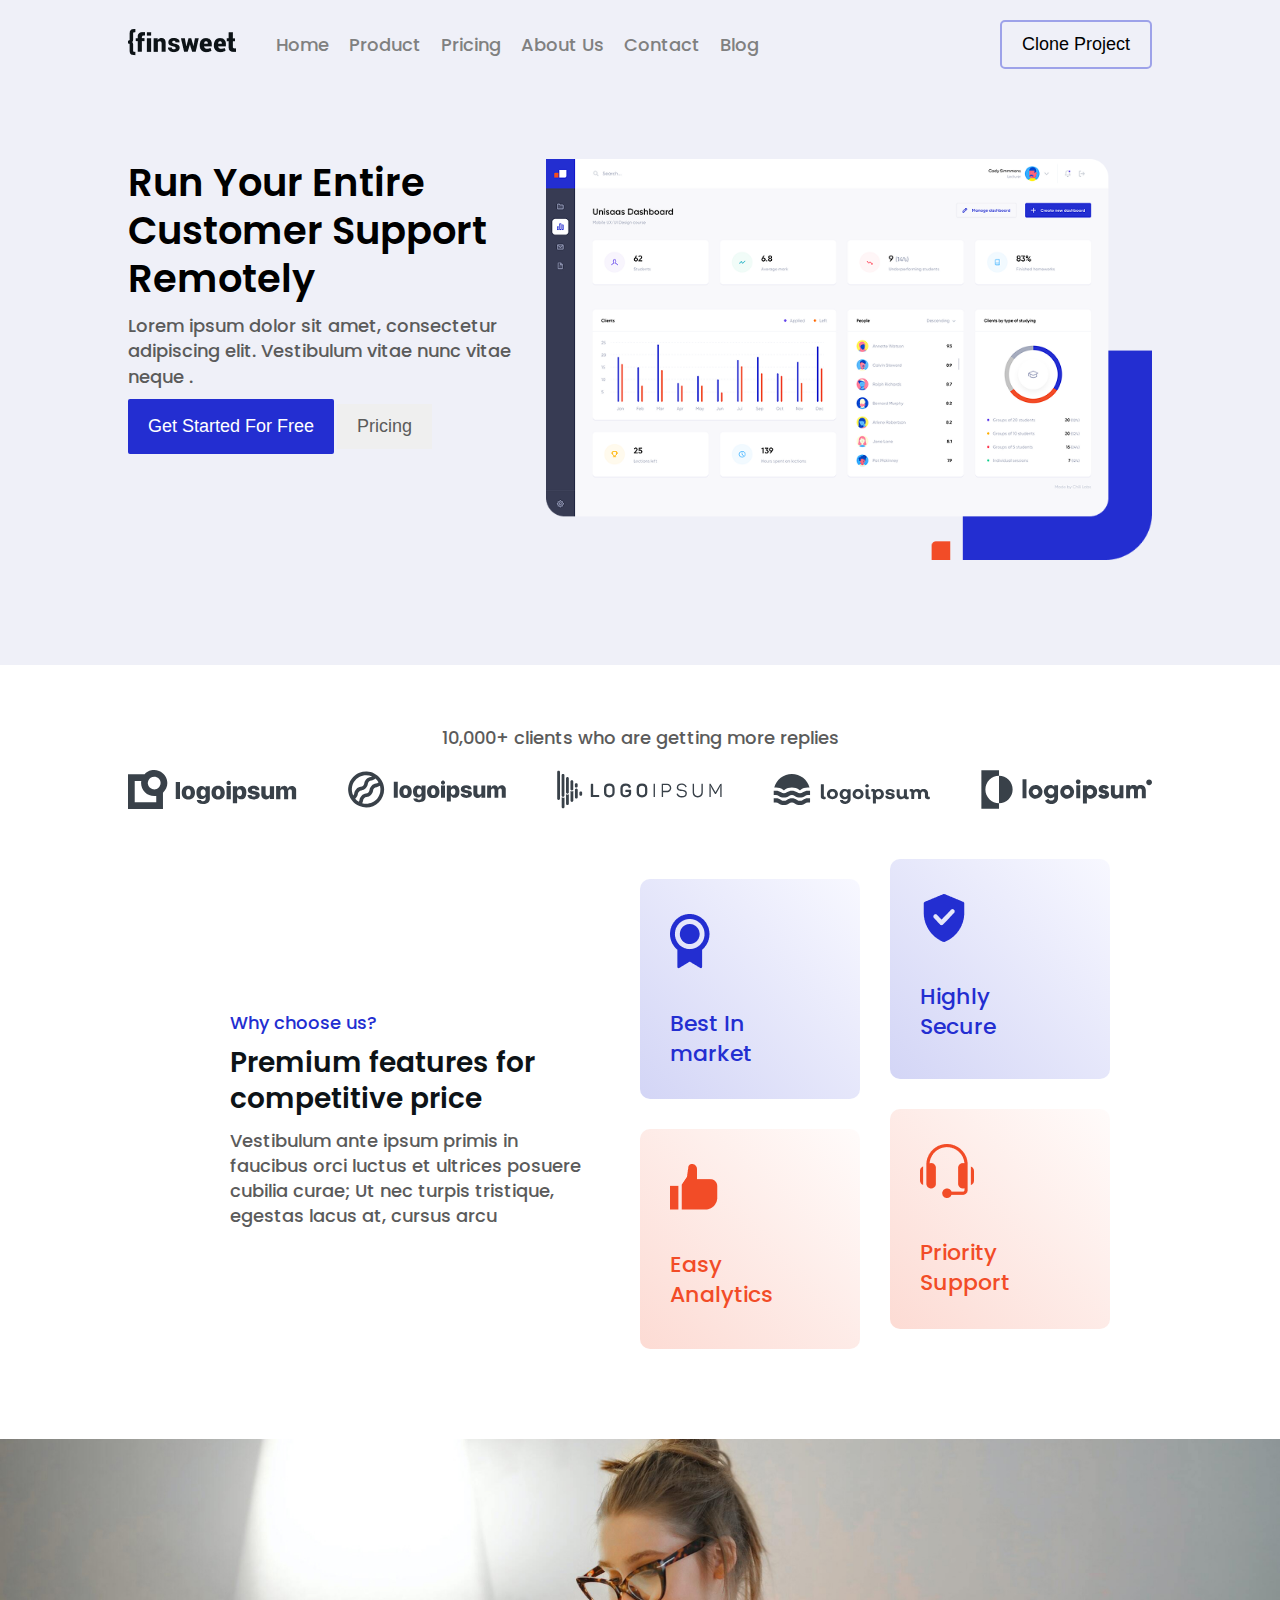
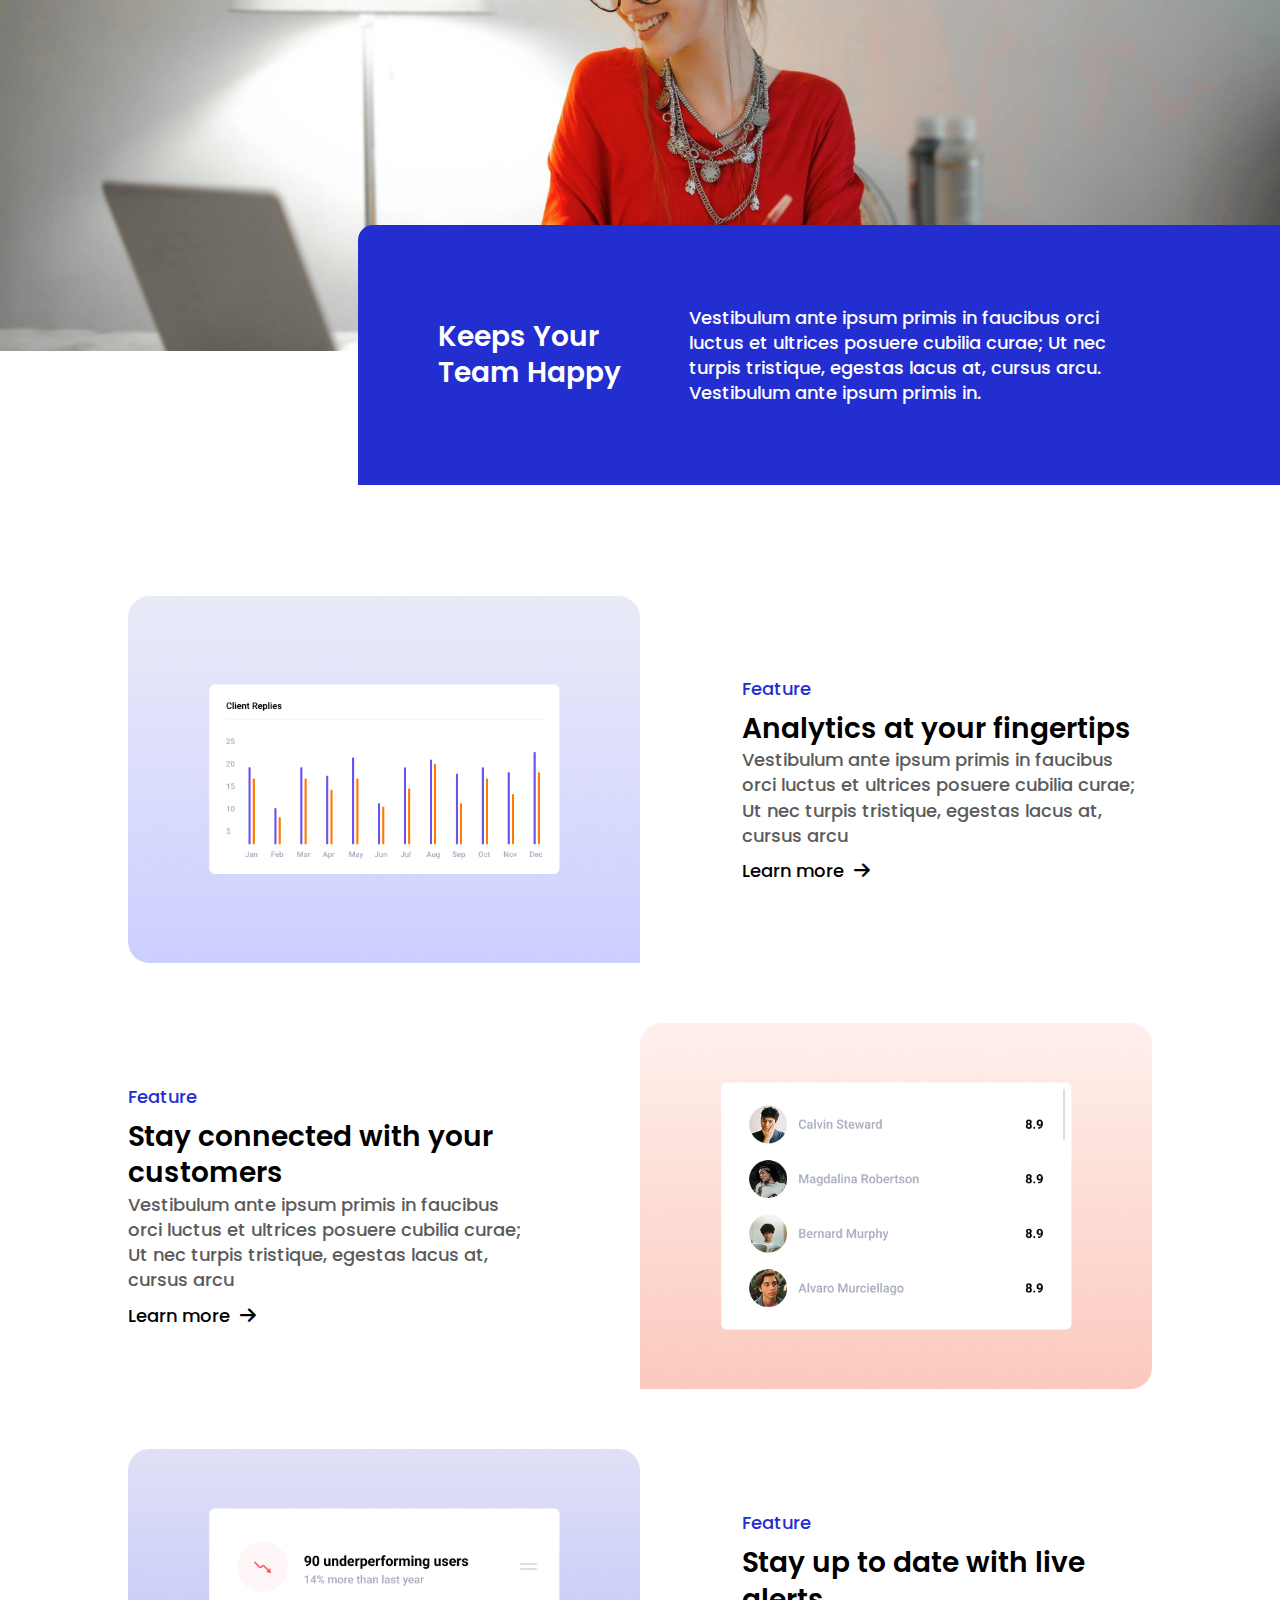
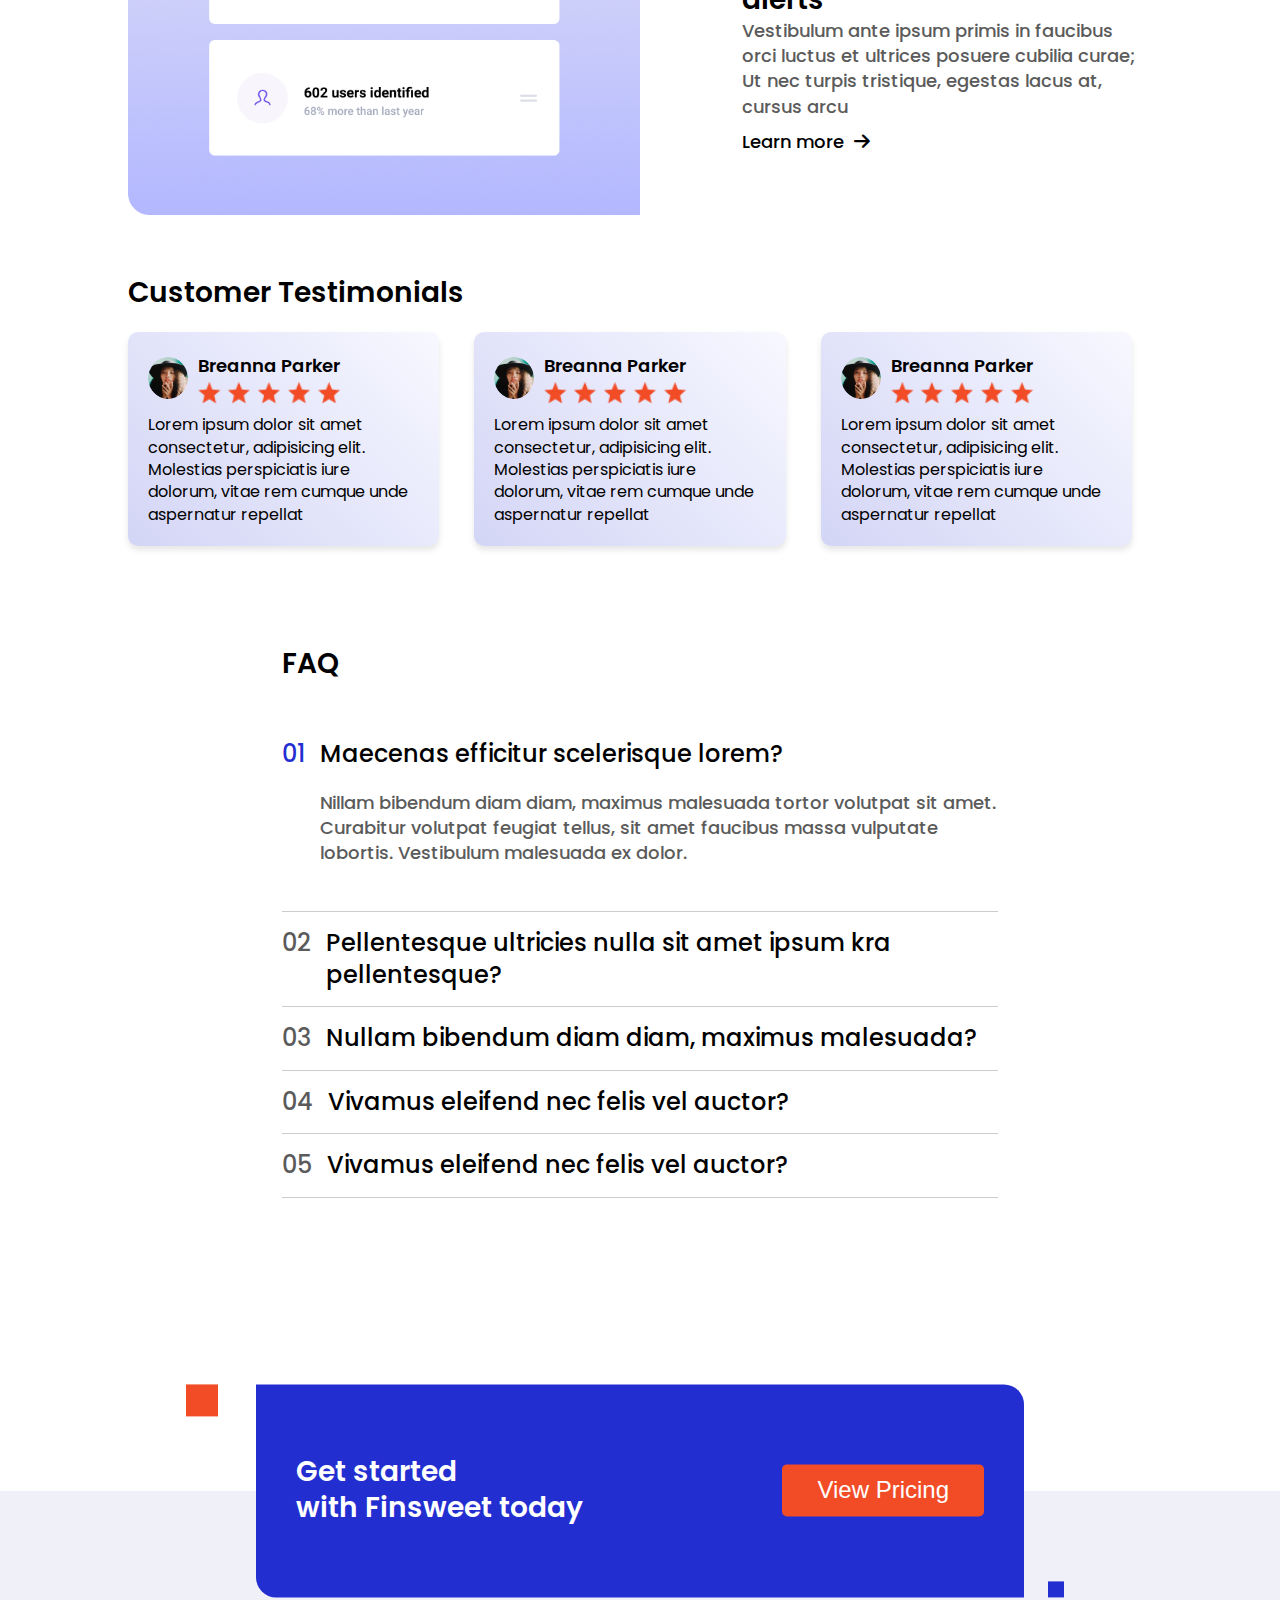
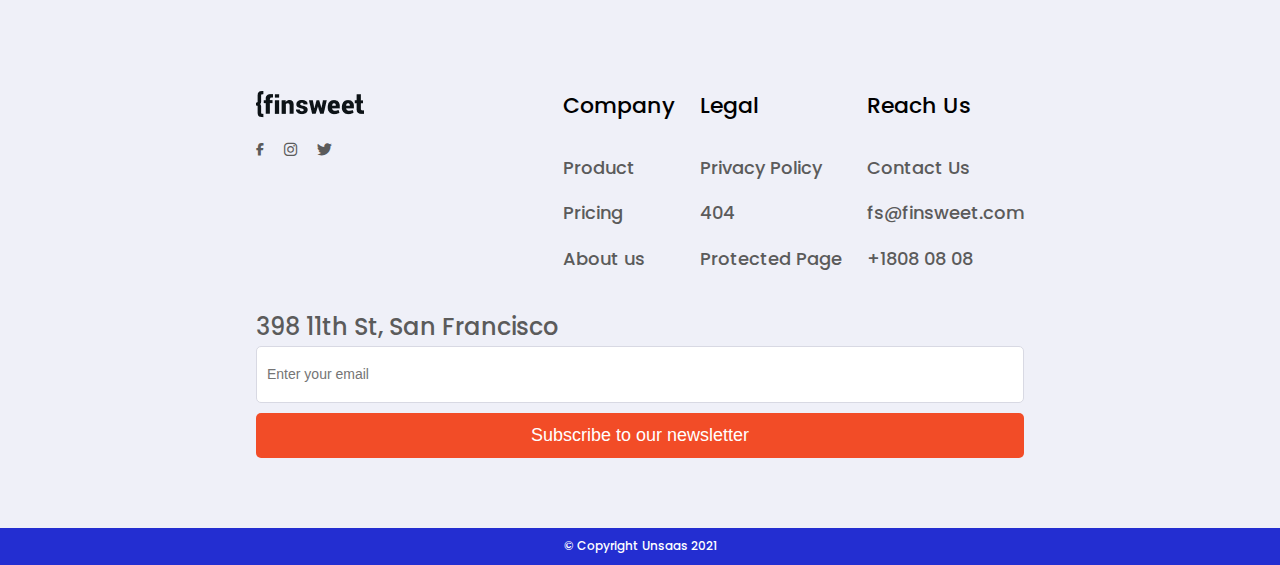
==== commit d33cbe45: "add missing link" ====
--- a/index.html
+++ b/index.html
@@ -13,13 +13,13 @@
 <body>
     <div class="sidebar hidden">
         <ul class="menu-bar">
-            <li><a class="font-small" href="home.html">Home</a></li>
+            <li><a class="font-small" href="index.html">Home</a></li>
             <li><a class="font-small" href="product.html">Product</a></li>
             <li><a class="font-small" href="pricing.html">Pricing</a></li>
             <li><a class="font-small" href="about.html">About Us</a></li>
             <li><a class="font-small" href="contact.html">Contact</a></li>
             <li><a class="font-small" href="blogMain.html">Blog</a></li>
-            <li><a class="font-small" href="#">Clone Project</a></li>
+            <li><a class="font-small" href="index.html">Clone Project</a></li>
         </ul>
     </div>
     <header>
@@ -28,7 +28,7 @@
             <div class="nav-bar">
                 <ul class="nav-md">
                     <li><a href="#" id="menu-icon">&#9776;</a></li>
-                    <li><a href="#" class="logo"><img src="img/MainLogo.png" alt=""></a></li>
+                    <li><a href="index.html" class="logo"><img src="img/MainLogo.png" alt=""></a></li>
                     <li class="nav-links"><a class="font-small" href="index.html">Home</a></li>
                     <li class="nav-links"><a class="font-small" href="product.html">Product</a></li>
                     <li class="nav-links"><a class="font-small" href="pricing.html">Pricing</a></li>
@@ -51,8 +51,8 @@
                         neque .
                     </p>
                     <div class="button-group">
-                        <button class="btn-primary font-small">Get Started For Free</button>
-                        <button class="btn-secondary font-small">Pricing</button>
+                        <button class="btn-primary font-small"  onclick="window.location.href='contact.html'">Get Started For Free</button>
+                        <button class="btn-secondary font-small" onclick="window.location.href='pricing.html'">Pricing</button>
 
                     </div>
 
@@ -147,7 +147,7 @@
                             fingertips</h2>
                         <h3 class="t3-s4 font-small">Vestibulum ante ipsum primis in faucibus orci luctus et ultrices
                             posuere cubilia curae; Ut nec turpis tristique, egestas lacus at, cursus arcu</h3>
-                        <a href="#" class="t4-s4 font-small">Learn more &rarr;</a>
+                        <a href="blogMain.html" class="t4-s4 font-small">Learn more <i class="fa-solid fa-arrow-right" style="margin-left: 5px;"></i></a>
                     </div>
                 </div>
                 <div class="feature1-s4">
@@ -157,7 +157,7 @@
                             your customers </h2>
                         <h3 class="t3-s4 font-small">Vestibulum ante ipsum primis in faucibus orci luctus et ultrices
                             posuere cubilia curae; Ut nec turpis tristique, egestas lacus at, cursus arcu</h3>
-                        <a href="#" class="t4-s4 font-small">Learn more &rarr;</a>
+                        <a href="blogMain.html" class="t4-s4 font-small">Learn more <i class="fa-solid fa-arrow-right" style="margin-left: 5px;"></i></a>
                     </div>
                     <img class="feature1-img even" src="img/Feature 4 Image.png" alt="img">
                 </div>
@@ -170,7 +170,7 @@
                             live alerts</h2>
                         <h3 class="t3-s4 font-small">Vestibulum ante ipsum primis in faucibus orci luctus et ultrices
                             posuere cubilia curae; Ut nec turpis tristique, egestas lacus at, cursus arcu</h3>
-                        <a href="#" class="t4-s4 font-small">Learn more &rarr;</a>
+                        <a href="blogMain.html" class="t4-s4 font-small">Learn more <i class="fa-solid fa-arrow-right" style="margin-left: 5px;"></i></a>
                     </div>
                 </div>
             </div>
@@ -354,7 +354,7 @@
                                 <li><a class="font-small-gray" href="contact.html">
                                         Contact Us
                                     </a></li>
-                                <li><a class="font-small-gray" href="index.html">
+                                <li><a class="font-small-gray" href="contact.html">
                                         fs@finsweet.com
                                     </a></li>
                                 <li><a class="font-small-gray" href="contact.html">
--- a/css/all.css
+++ b/css/all.css
@@ -291,7 +291,7 @@
   justify-content: center;
   width: 100%;
   background-color: #EFF0F8;
-  margin-top: 300px;
+  margin-top: 160px;
   margin-bottom: 70px;
 }
 
@@ -410,6 +410,10 @@
 
 /*navbar responsive */
 @media screen and (max-width: 1000px) {
+  .menu-bar ul li a{
+
+    font-size: 18px;
+  }
   #menu-icon {
     display: inline-block;
     font-size: 22px;
--- a/css/home.css
+++ b/css/home.css
@@ -18,9 +18,7 @@
 .logo-group-s2 img{
   width: 100%;
 }
-.wrap-footer {
-  margin-top: 160px;
-}
+
 
 .content {
   width: 80%;
